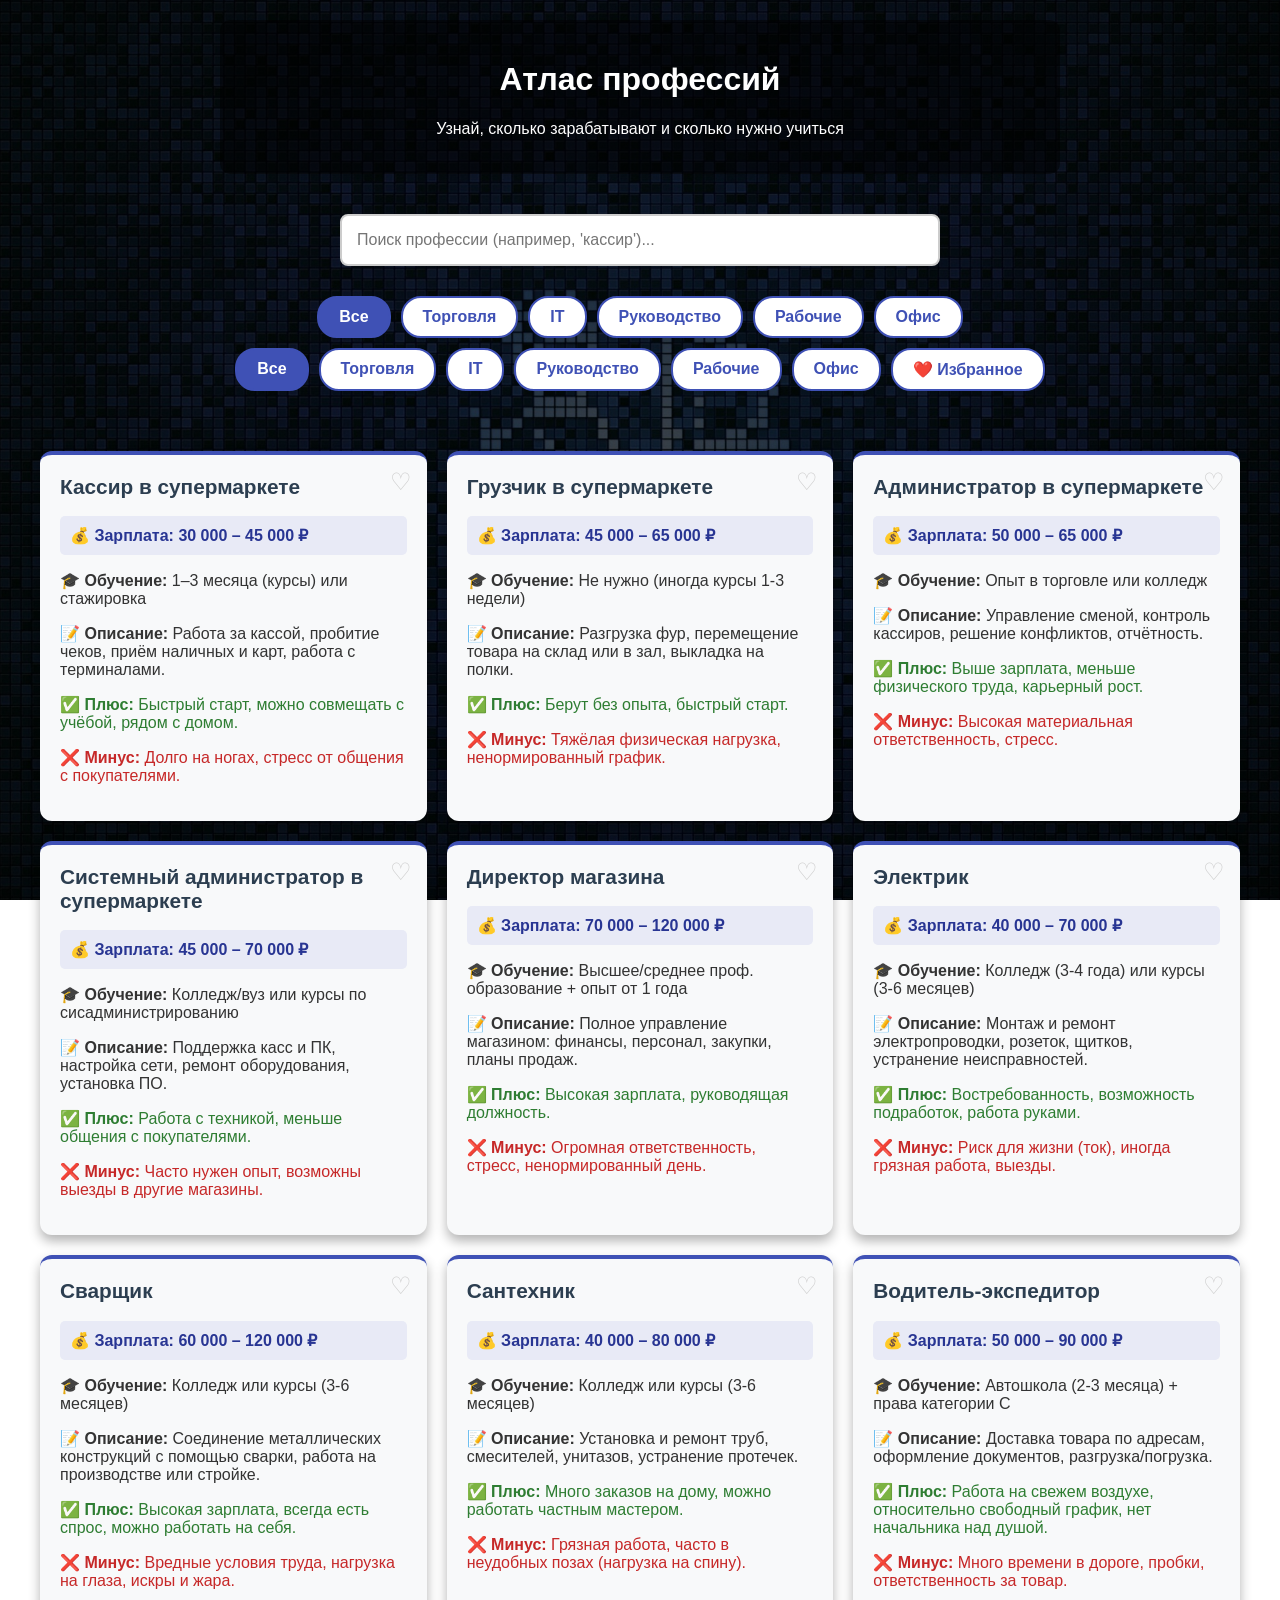
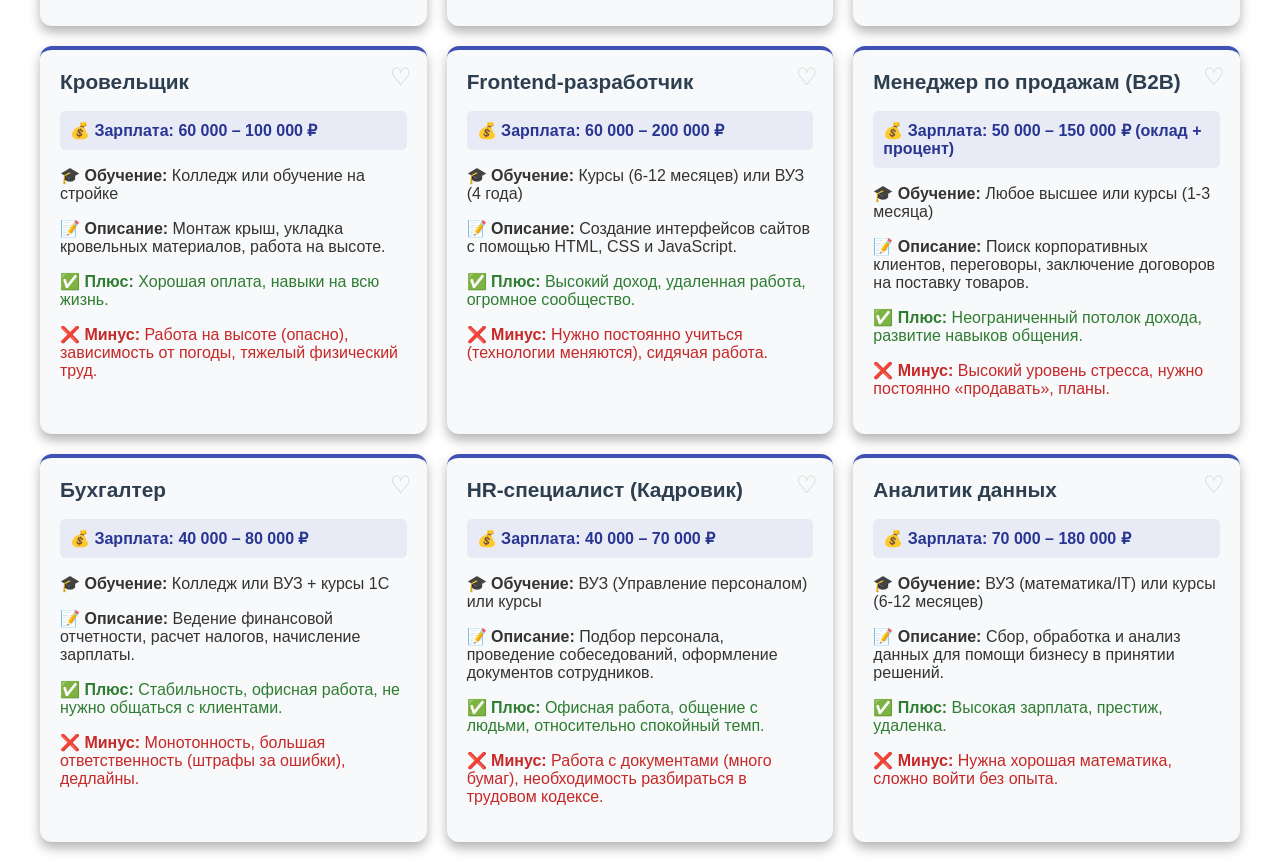
==== index.html @ 36eead05 "Update index.html" ====
<!DOCTYPE html>
<html lang="ru">
<head>
    <meta charset="UTF-8">
    <meta name="viewport" content="width=device-width, initial-scale=1.0">
    <title>Атлас профессий</title>
    <link rel="stylesheet" href="style.css">
</head>
<body>

    <header>
        <h1>Атлас профессий</h1>
        <p>Узнай, сколько зарабатывают и сколько нужно учиться</p>
    </header>

    <main>
        <!-- 1. Блок с поиском -->
        <div class="search-box">
            <input type="text" id="search-input" placeholder="Поиск профессии (например, 'кассир')...">
        </div>

        <!-- 2. Блок с кнопками-фильтрами (ТОЛЬКО 6 КНОПОК) -->
        <div class="filters">
            <button class="filter-btn active" data-category="Все">Все</button>
            <button class="filter-btn" data-category="Торговля">Торговля</button>
            <button class="filter-btn" data-category="IT">IT</button>
            <button class="filter-btn" data-category="Руководство">Руководство</button>
            <button class="filter-btn" data-category="Рабочие">Рабочие</button>
            <button class="filter-btn" data-category="Офис">Офис</button>
                    <div class="filters">
            <button class="filter-btn active" data-category="Все">Все</button>
            <button class="filter-btn" data-category="Торговля">Торговля</button>
            <button class="filter-btn" data-category="IT">IT</button>
            <button class="filter-btn" data-category="Руководство">Руководство</button>
            <button class="filter-btn" data-category="Рабочие">Рабочие</button>
            <button class="filter-btn" data-category="Офис">Офис</button>
            <!-- НОВАЯ КНОПКА -->
            <button class="filter-btn" id="show-favorites-btn">❤️ Избранное</button>
        </div>
        </div>

        <!-- 3. Блок, куда скрипт будет складывать карточки -->
        <div id="professions-list"></div>
    </main>

    <!-- Подключаем скрипт в самом конце -->
    <script src="script.js"></script>
</body>
</html>
---- style.css ----
body {
    font-family: Arial, sans-serif;
    margin: 0;
    padding: 20px;
    
    /* Фон с картинкой и затемнением */
    background-image: linear-gradient(rgba(0, 0, 0, 0.7), rgba(0, 0, 0, 0.7)), url('fon.jpg');
    background-size: cover;
    background-attachment: fixed;
    background-position: center;
    
    /* Основной текст белый (для шапки) */
    color: white; 
}

header {
    text-align: center;
    margin-bottom: 40px;
    background-color: rgba(0, 0, 0, 0.5);
    padding: 20px;
    border-radius: 10px;
    max-width: 800px;
    margin-left: auto;
    margin-right: auto;
}

/* Блок поиска */
.search-box {
    max-width: 600px;
    margin: 0 auto 30px auto;
}

#search-input {
    width: 100%;
    padding: 15px;
    font-size: 16px;
    border: 2px solid #ccc;
    border-radius: 8px;
    box-sizing: border-box;
    outline: none;
    transition: border-color 0.3s;
}

#search-input:focus {
    border-color: #3f51b5; /* Синяя рамка при клике */
}

/* Кнопки фильтров */
.filters {
    display: flex;
    justify-content: center;
    gap: 10px;
    margin-bottom: 30px;
    flex-wrap: wrap;
}

.filter-btn {
    padding: 10px 20px;
    font-size: 16px;
    border: 2px solid #3f51b5; /* Синяя рамка */
    background-color: white;
    color: #3f51b5;
    border-radius: 20px;
    cursor: pointer;
    transition: all 0.3s;
    font-weight: bold;
}

.filter-btn:hover {
    background-color: #e8eaf6; /* Светло-синий при наведении */
}

.filter-btn.active {
    background-color: #3f51b5; /* Заливаем синим */
    color: white;
}

/* Сетка для карточек */
#professions-list {
    display: grid;
    grid-template-columns: repeat(auto-fill, minmax(300px, 1fr));
    gap: 20px;
    max-width: 1200px;
    margin: 0 auto;
}

/* Сама карточка */
.card {
    background: #f8f9fa; /* Легкий сероватый оттенок */
    padding: 20px;
    border-radius: 12px;
    box-shadow: 0 6px 12px rgba(0,0,0,0.3); /* Тень посильнее */
    transition: transform 0.2s, box-shadow 0.2s;
    color: #333; /* Темный текст внутри карточки */
    border-top: 4px solid #3f51b5; /* Синяя полоска сверху карточки */
}

.card:hover {
    transform: translateY(-5px);
    box-shadow: 0 10px 20px rgba(0,0,0,0.4);
}

.card h2 {
    margin-top: 0;
    color: #2c3e50;
    font-size: 1.3em;
}

.salary {
    background-color: #e8eaf6; /* Светло-синий фон */
    color: #283593; /* Темно-синий текст */
    padding: 10px;
    border-radius: 5px;
    font-weight: bold;
}

.pros {
    color: #2e7d32;
}

.cons {
    color: #c62828;
}
.card {
    position: relative; 
}

.fav-btn {
    position: absolute;
    top: 15px;
    right: 15px;
    background: none;
    border: none;
    font-size: 24px;
    cursor: pointer;
    color: #ccc; 
    transition: transform 0.2s;
    padding: 0;
    line-height: 1;
}

.fav-btn:hover {
    transform: scale(1.2);
}

.fav-btn.active {
    color: #e91e63; 
}
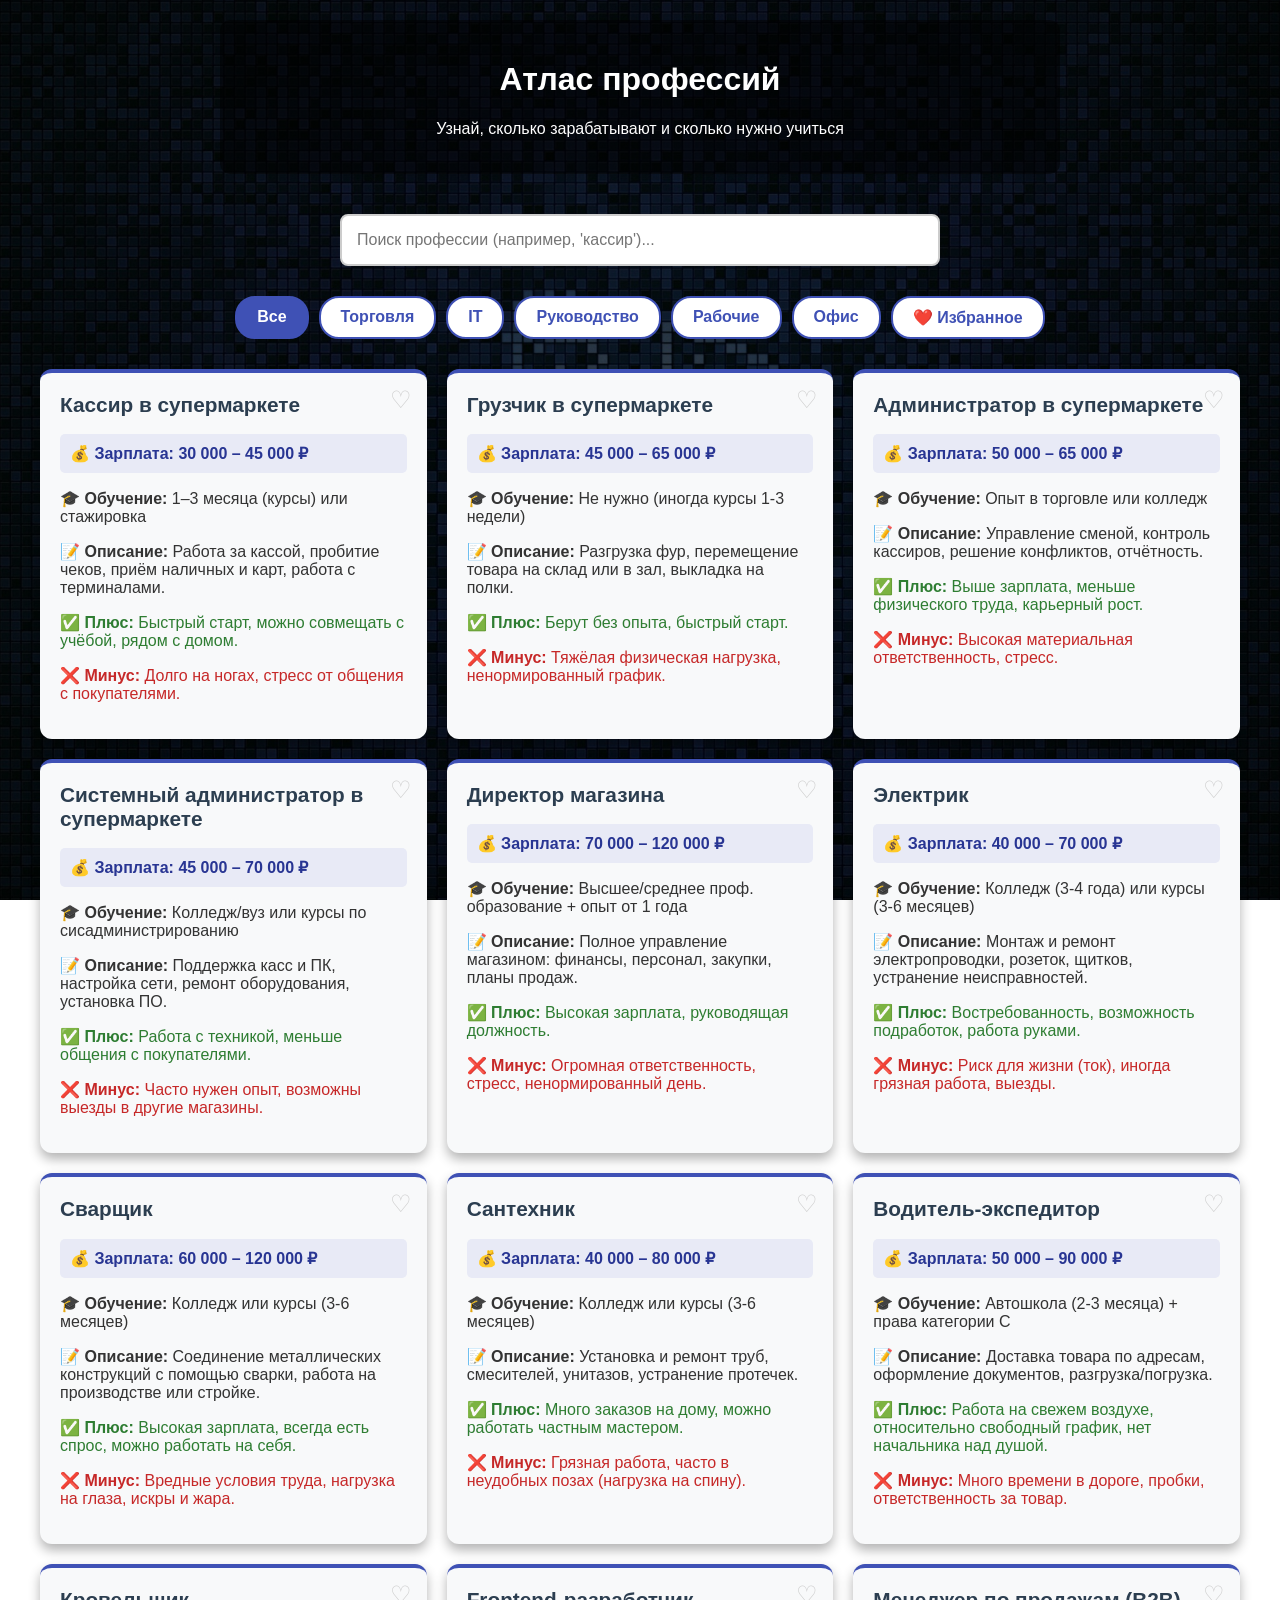
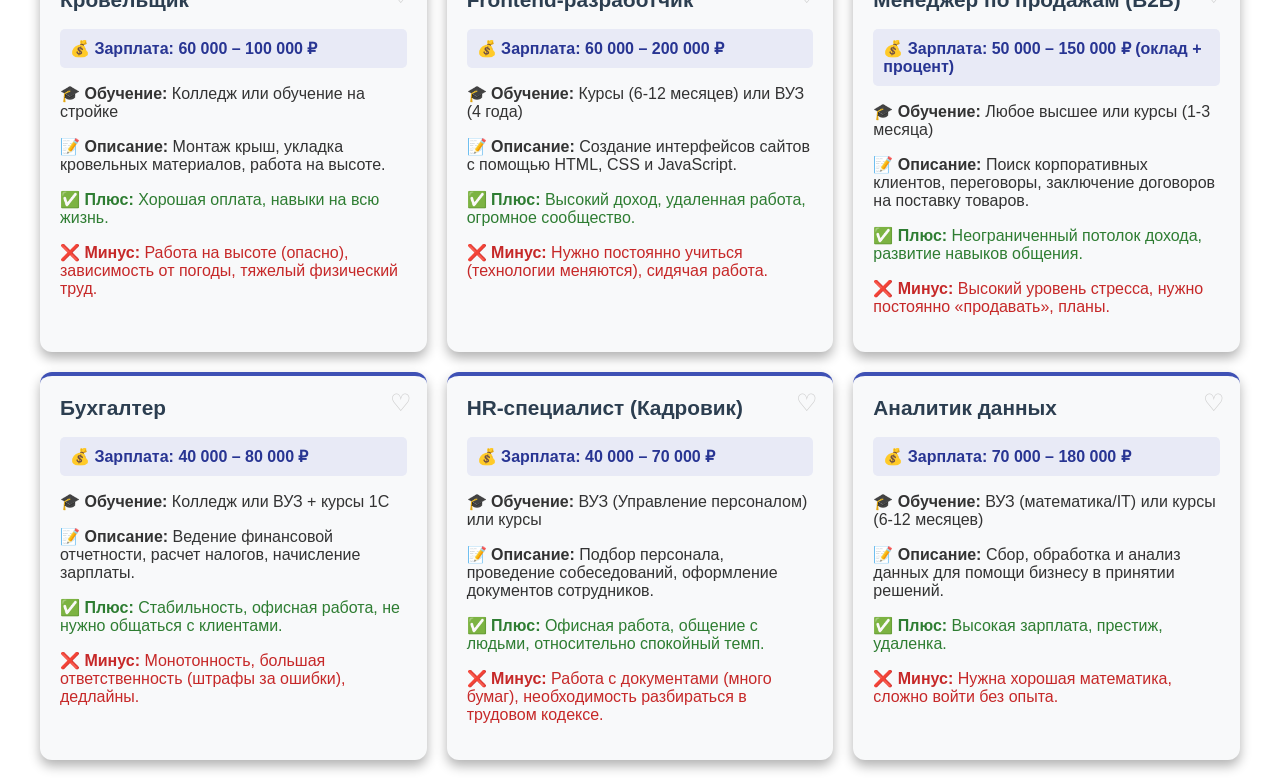
==== commit 85a0591a: "Update index.html" ====
--- a/index.html
+++ b/index.html
@@ -19,7 +19,7 @@
             <input type="text" id="search-input" placeholder="Поиск профессии (например, 'кассир')...">
         </div>
 
-        <!-- 2. Блок с кнопками-фильтрами (ТОЛЬКО 6 КНОПОК) -->
+        <!-- 2. Блок с кнопками-фильтрами (ТОЛЬКО ОДИН РАЗ!) -->
         <div class="filters">
             <button class="filter-btn active" data-category="Все">Все</button>
             <button class="filter-btn" data-category="Торговля">Торговля</button>
@@ -27,16 +27,9 @@
             <button class="filter-btn" data-category="Руководство">Руководство</button>
             <button class="filter-btn" data-category="Рабочие">Рабочие</button>
             <button class="filter-btn" data-category="Офис">Офис</button>
-                    <div class="filters">
-            <button class="filter-btn active" data-category="Все">Все</button>
-            <button class="filter-btn" data-category="Торговля">Торговля</button>
-            <button class="filter-btn" data-category="IT">IT</button>
-            <button class="filter-btn" data-category="Руководство">Руководство</button>
-            <button class="filter-btn" data-category="Рабочие">Рабочие</button>
-            <button class="filter-btn" data-category="Офис">Офис</button>
-            <!-- НОВАЯ КНОПКА -->
+            
+            <!-- НОВАЯ КНОПКА ИЗБРАННОГО -->
             <button class="filter-btn" id="show-favorites-btn">❤️ Избранное</button>
-        </div>
         </div>
 
         <!-- 3. Блок, куда скрипт будет складывать карточки -->
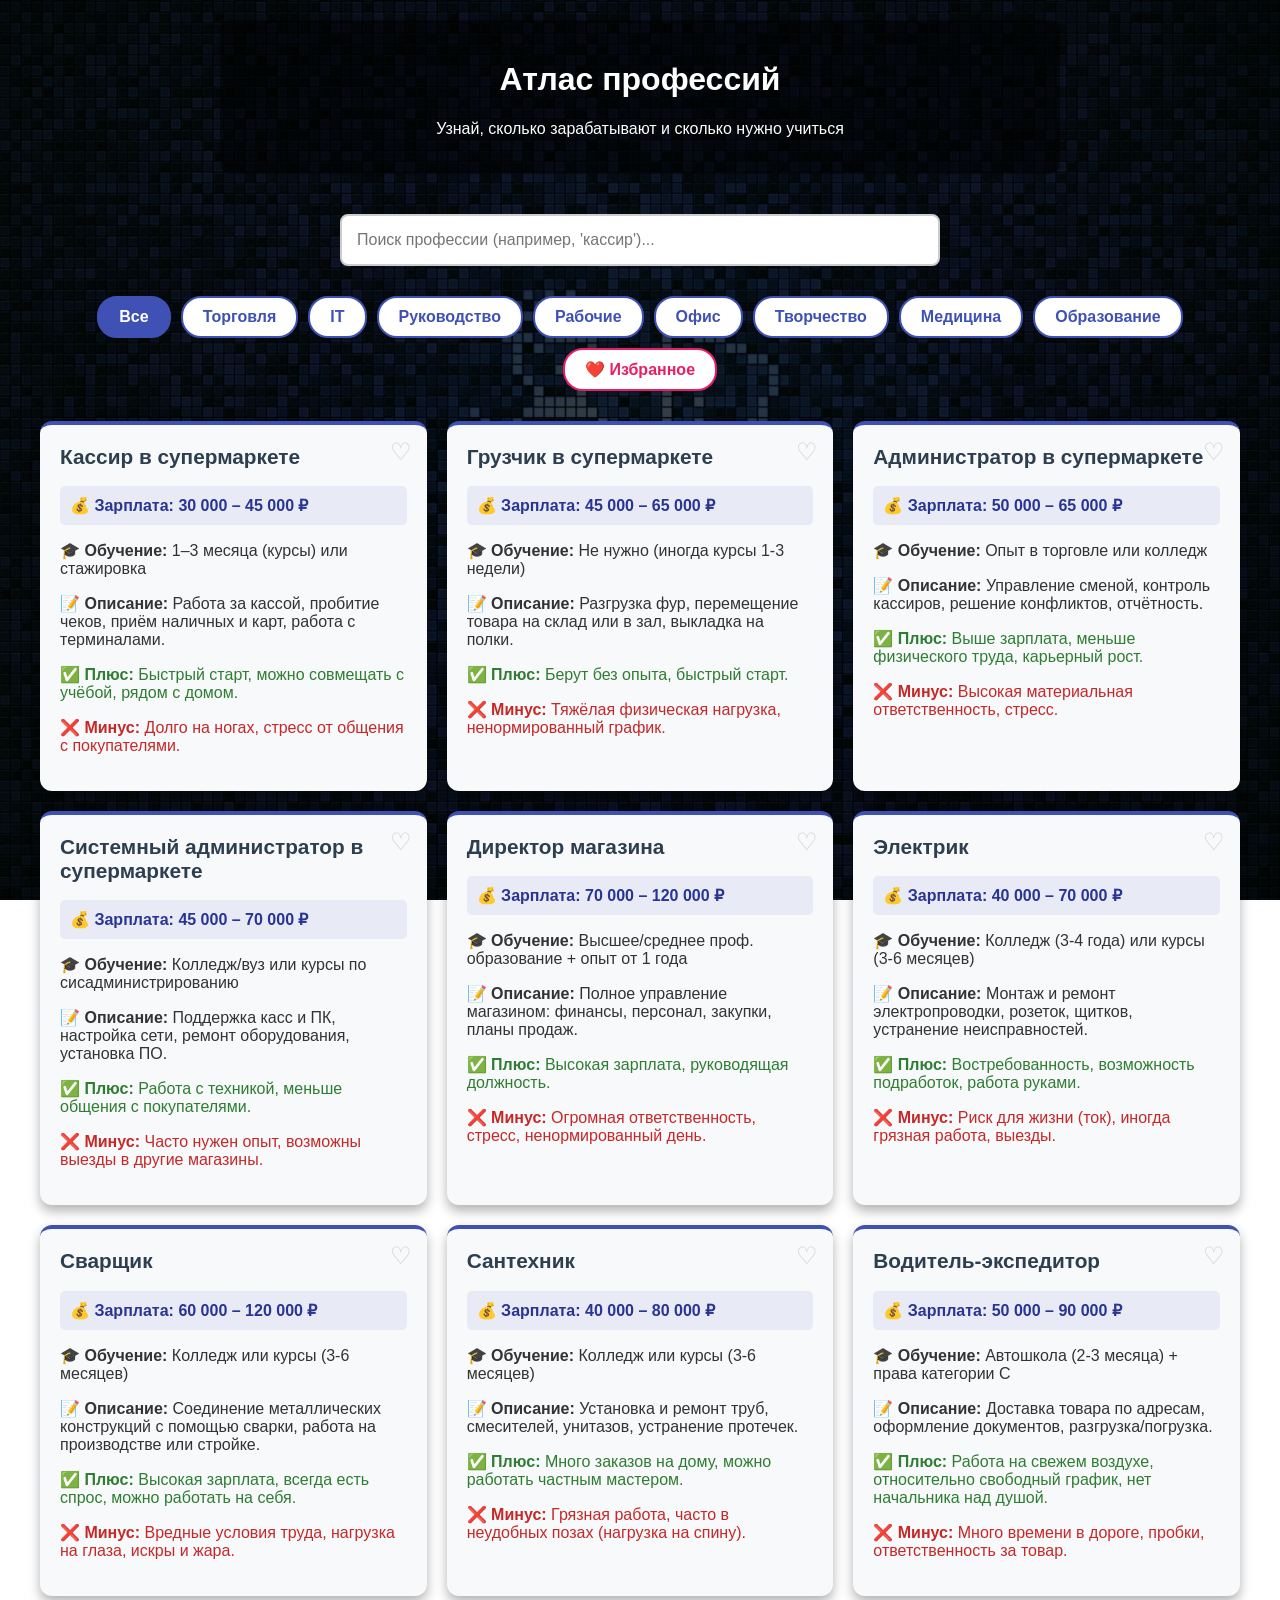
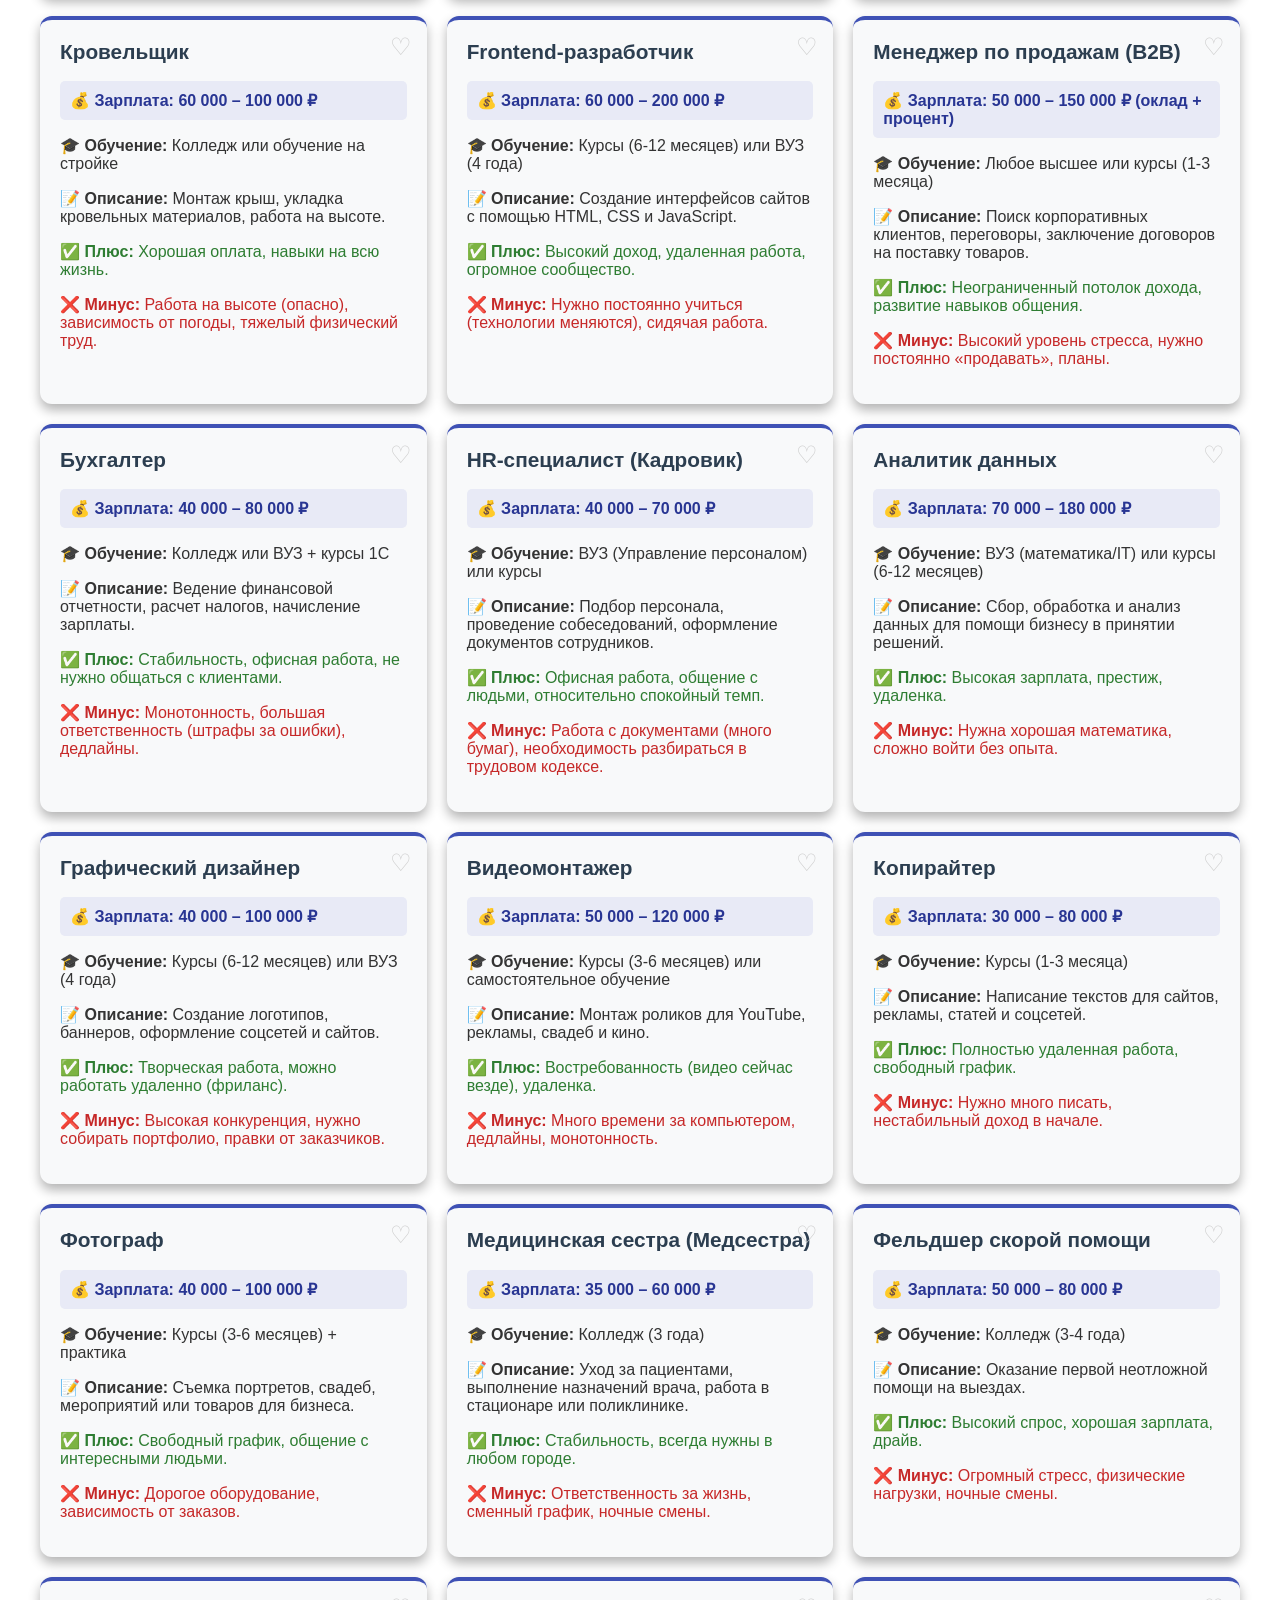
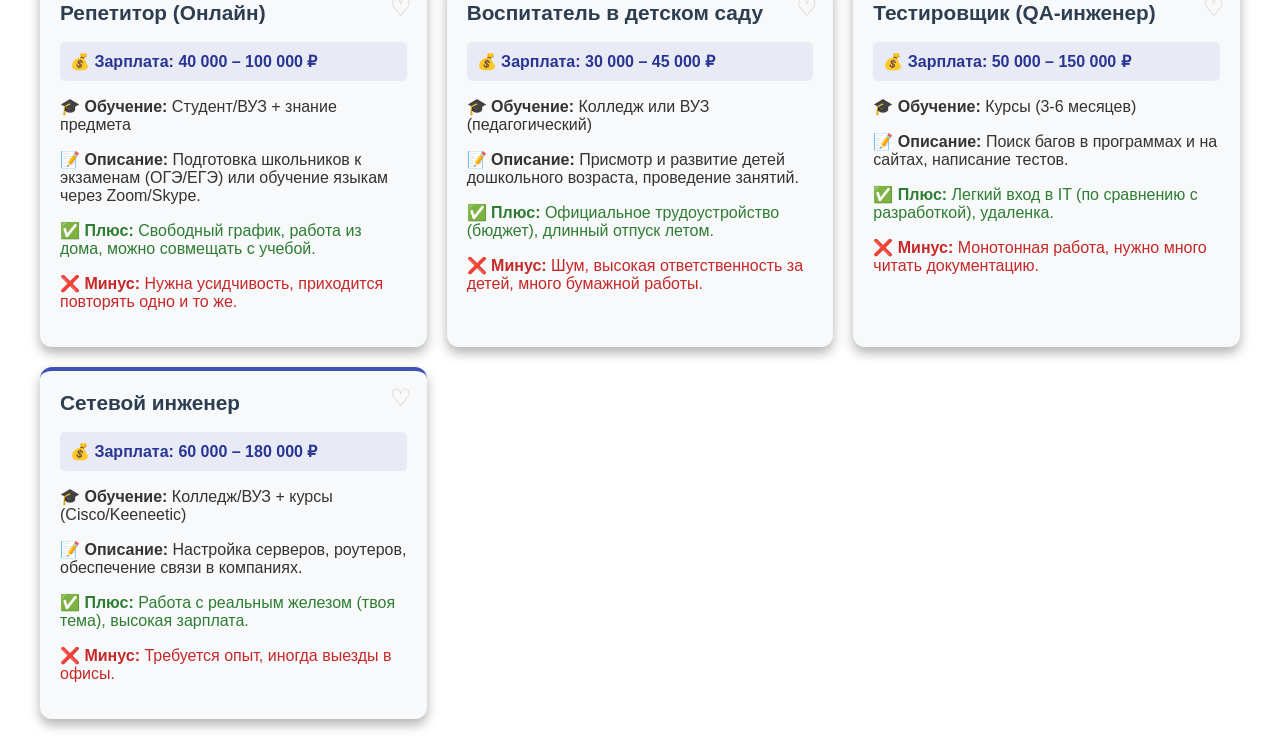
==== commit 1d724089: "Update index.html" ====
--- a/index.html
+++ b/index.html
@@ -19,7 +19,7 @@
             <input type="text" id="search-input" placeholder="Поиск профессии (например, 'кассир')...">
         </div>
 
-        <!-- 2. Блок с кнопками-фильтрами (ТОЛЬКО ОДИН РАЗ!) -->
+        <!-- 2. Блок с кнопками-фильтрами -->
         <div class="filters">
             <button class="filter-btn active" data-category="Все">Все</button>
             <button class="filter-btn" data-category="Торговля">Торговля</button>
@@ -28,7 +28,12 @@
             <button class="filter-btn" data-category="Рабочие">Рабочие</button>
             <button class="filter-btn" data-category="Офис">Офис</button>
             
-            <!-- НОВАЯ КНОПКА ИЗБРАННОГО -->
+            <!-- НОВЫЕ КАТЕГОРИИ -->
+            <button class="filter-btn" data-category="Творчество">Творчество</button>
+            <button class="filter-btn" data-category="Медицина">Медицина</button>
+            <button class="filter-btn" data-category="Образование">Образование</button>
+
+            <!-- КНОПКА ИЗБРАННОГО (ТОЛЬКО ОДИН РАЗ) -->
             <button class="filter-btn" id="show-favorites-btn">❤️ Избранное</button>
         </div>
 
--- a/style.css
+++ b/style.css
@@ -146,3 +146,16 @@
 .fav-btn.active {
     color: #e91e63; 
 }
+#show-favorites-btn {
+    border-color: #e91e63;
+    color: #e91e63;
+}
+
+#show-favorites-btn:hover {
+    background-color: #fce4ec;
+}
+
+#show-favorites-btn.active {
+    background-color: #e91e63;
+    color: white;
+}
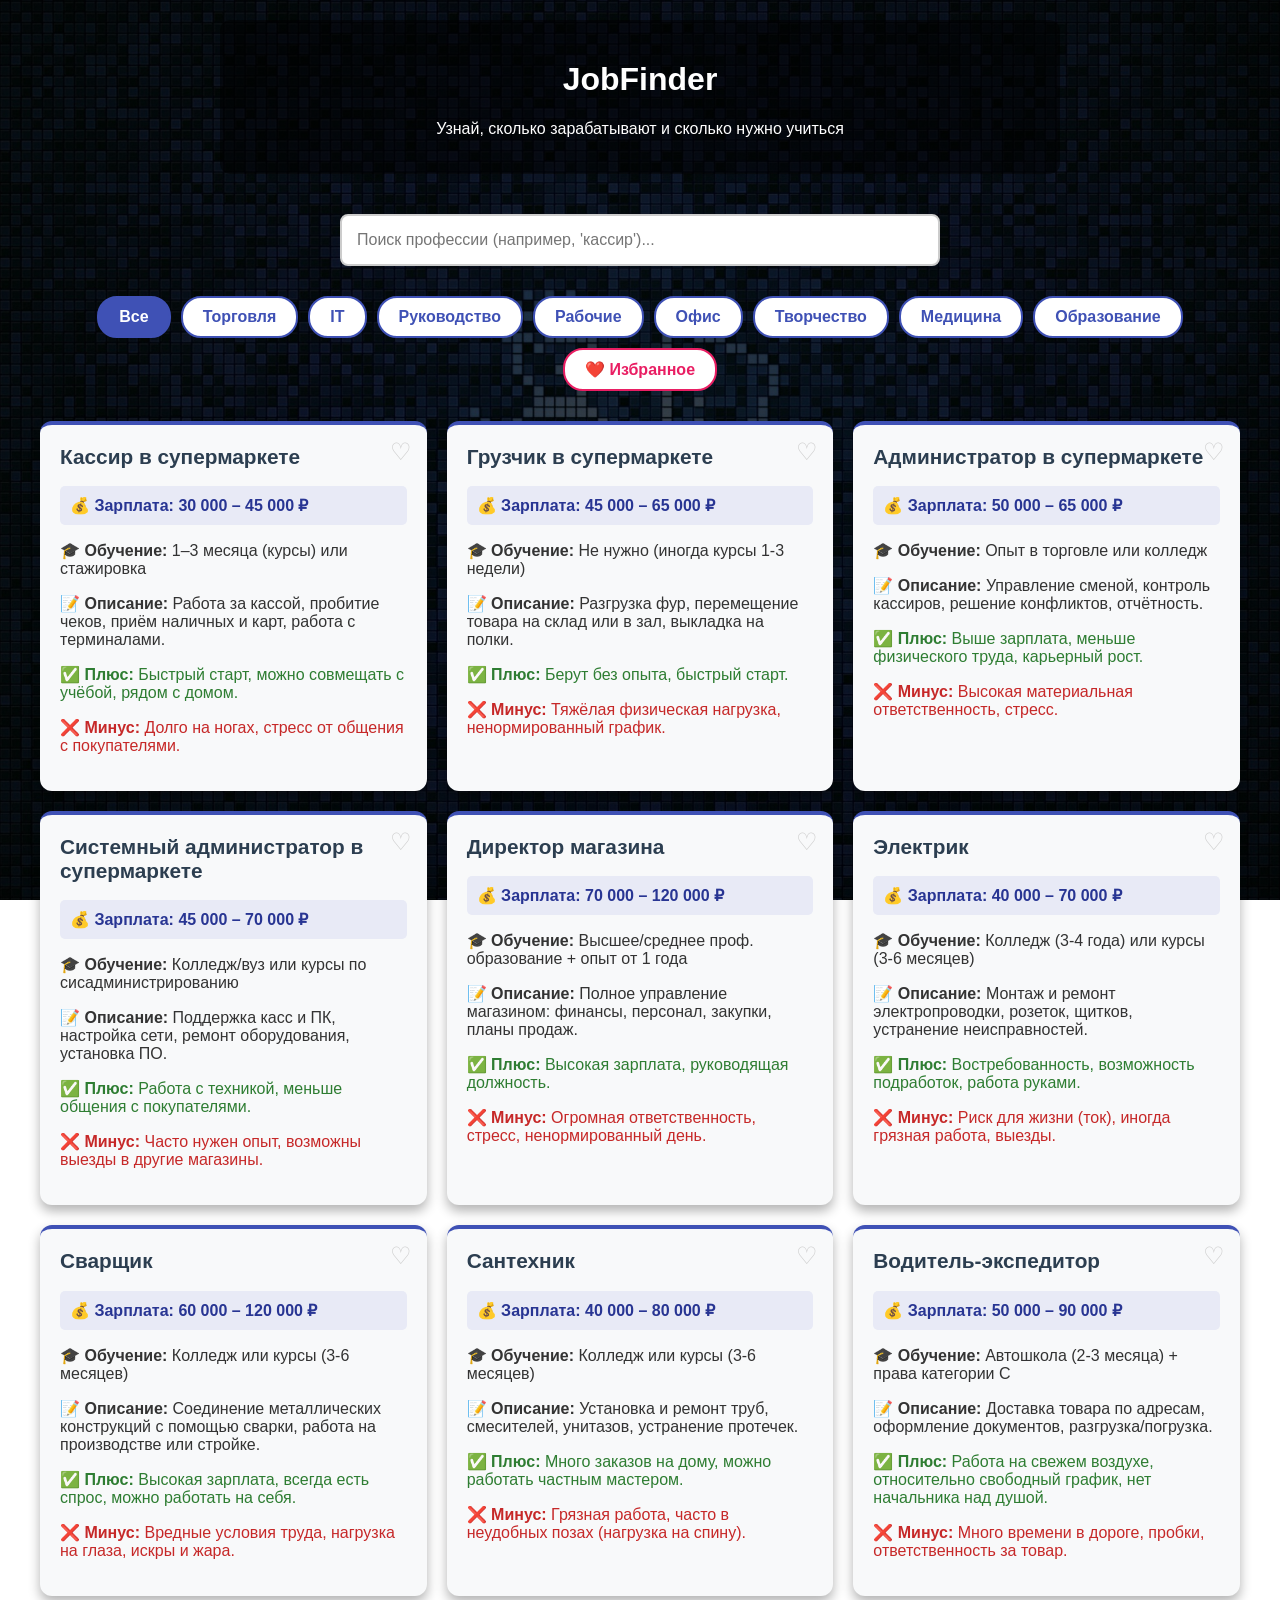
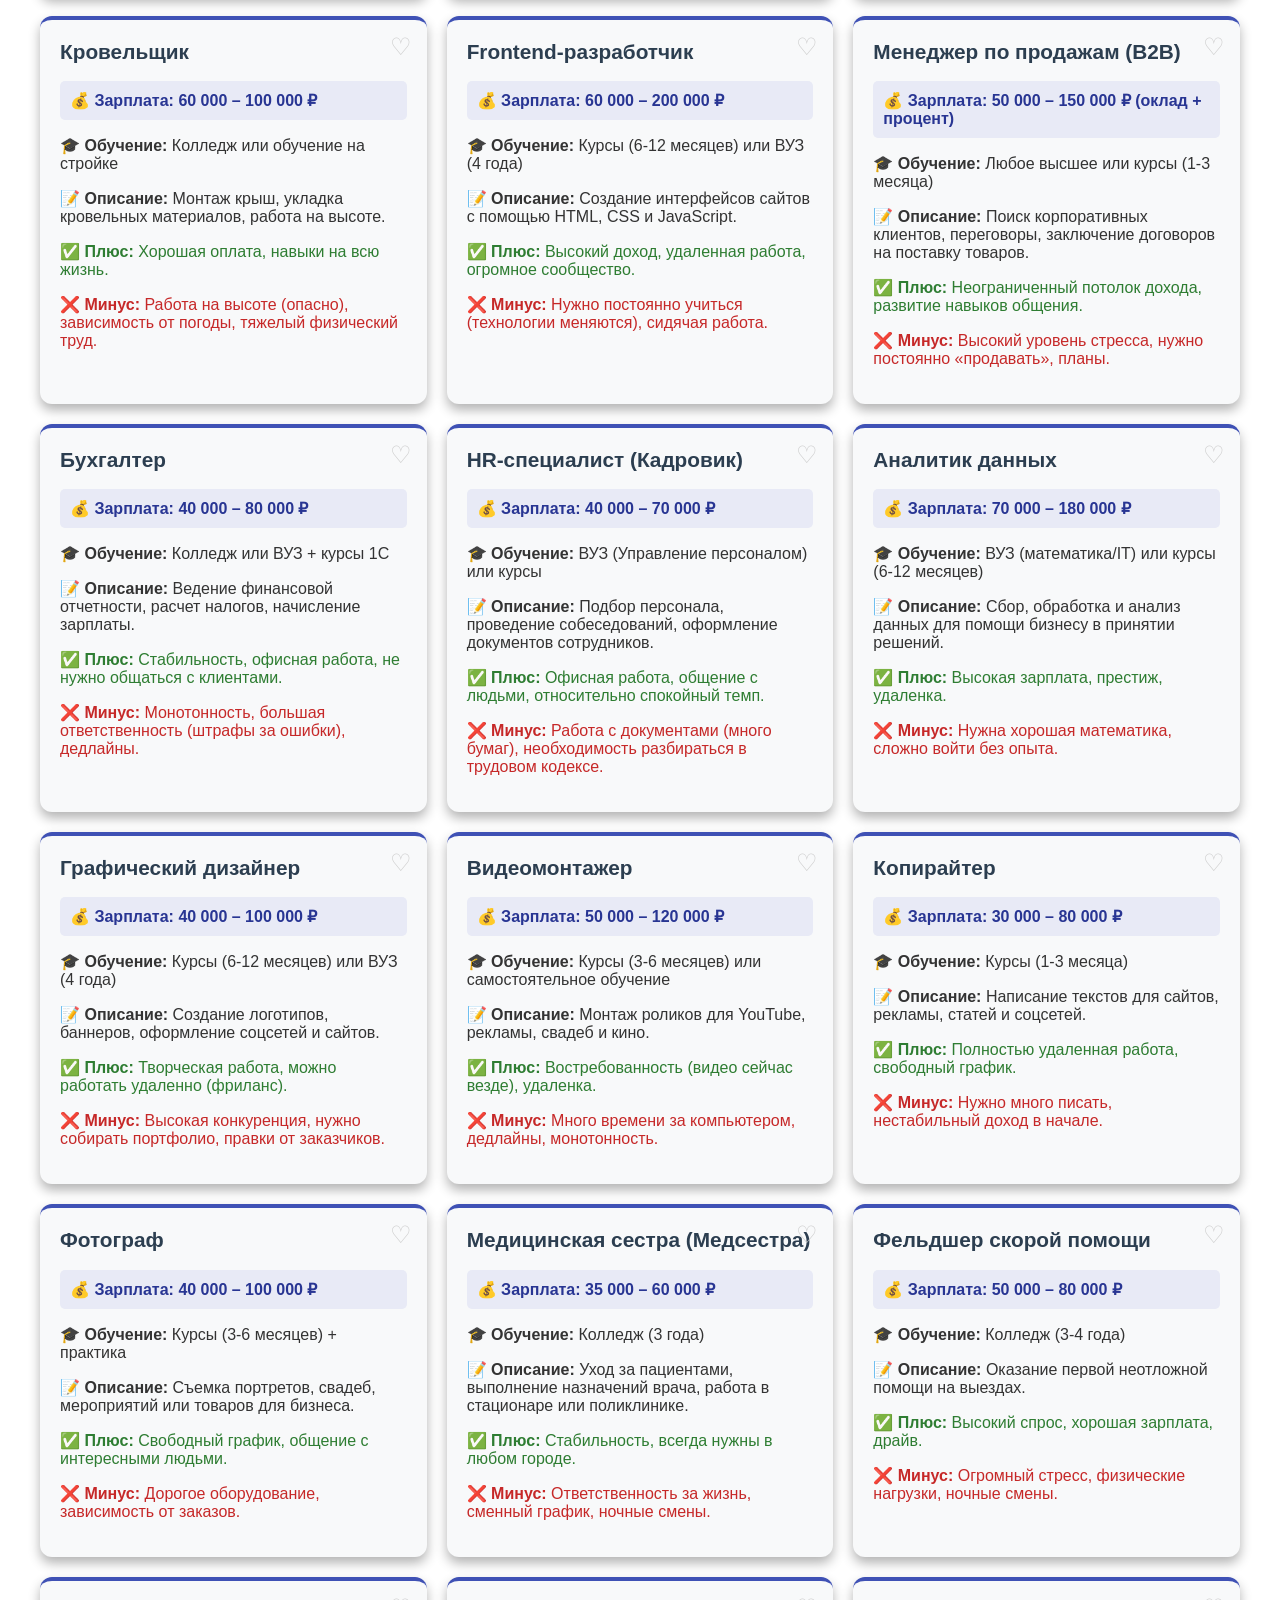
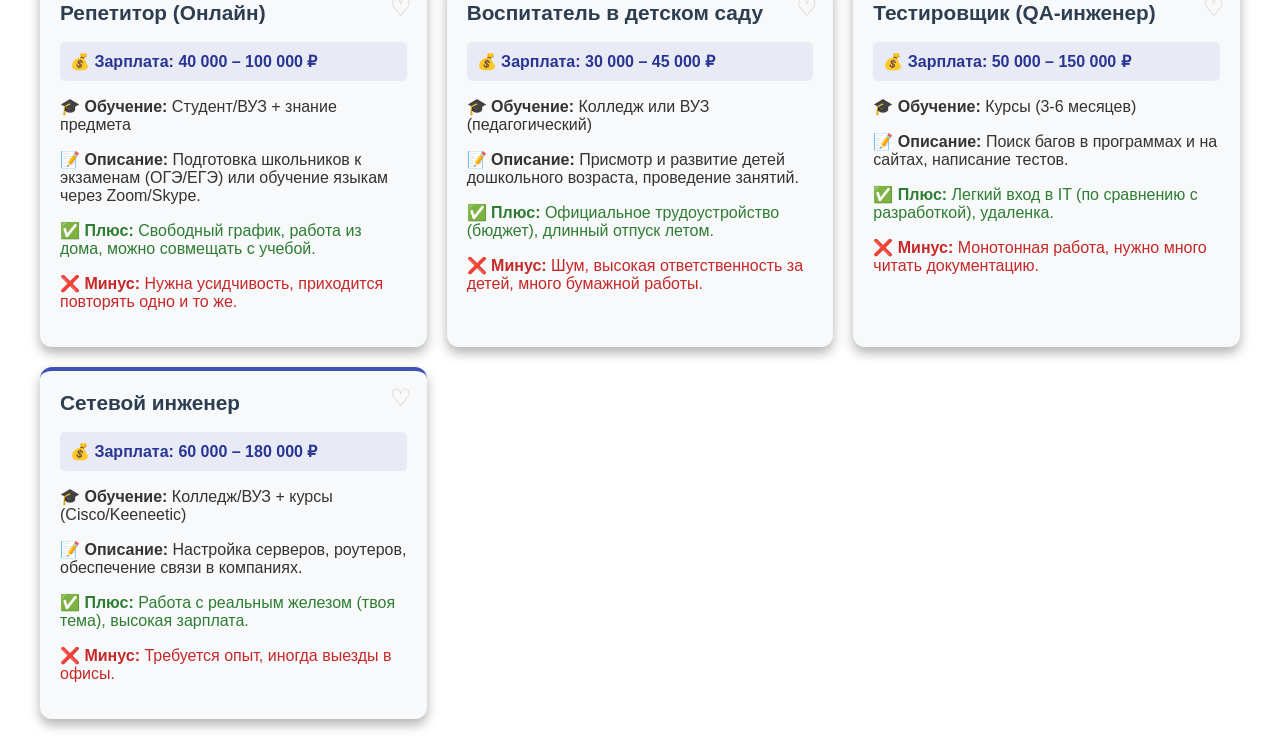
==== commit d5080f5e: "Update index.html" ====
--- a/index.html
+++ b/index.html
@@ -5,11 +5,12 @@
     <meta name="viewport" content="width=device-width, initial-scale=1.0">
     <title>Атлас профессий</title>
     <link rel="stylesheet" href="style.css">
+    <meta name="yandex-verification" content="fec83d8bb80ba7f1" />
 </head>
 <body>
 
     <header>
-        <h1>Атлас профессий</h1>
+        <h1>JobFinder</h1>
         <p>Узнай, сколько зарабатывают и сколько нужно учиться</p>
     </header>
 
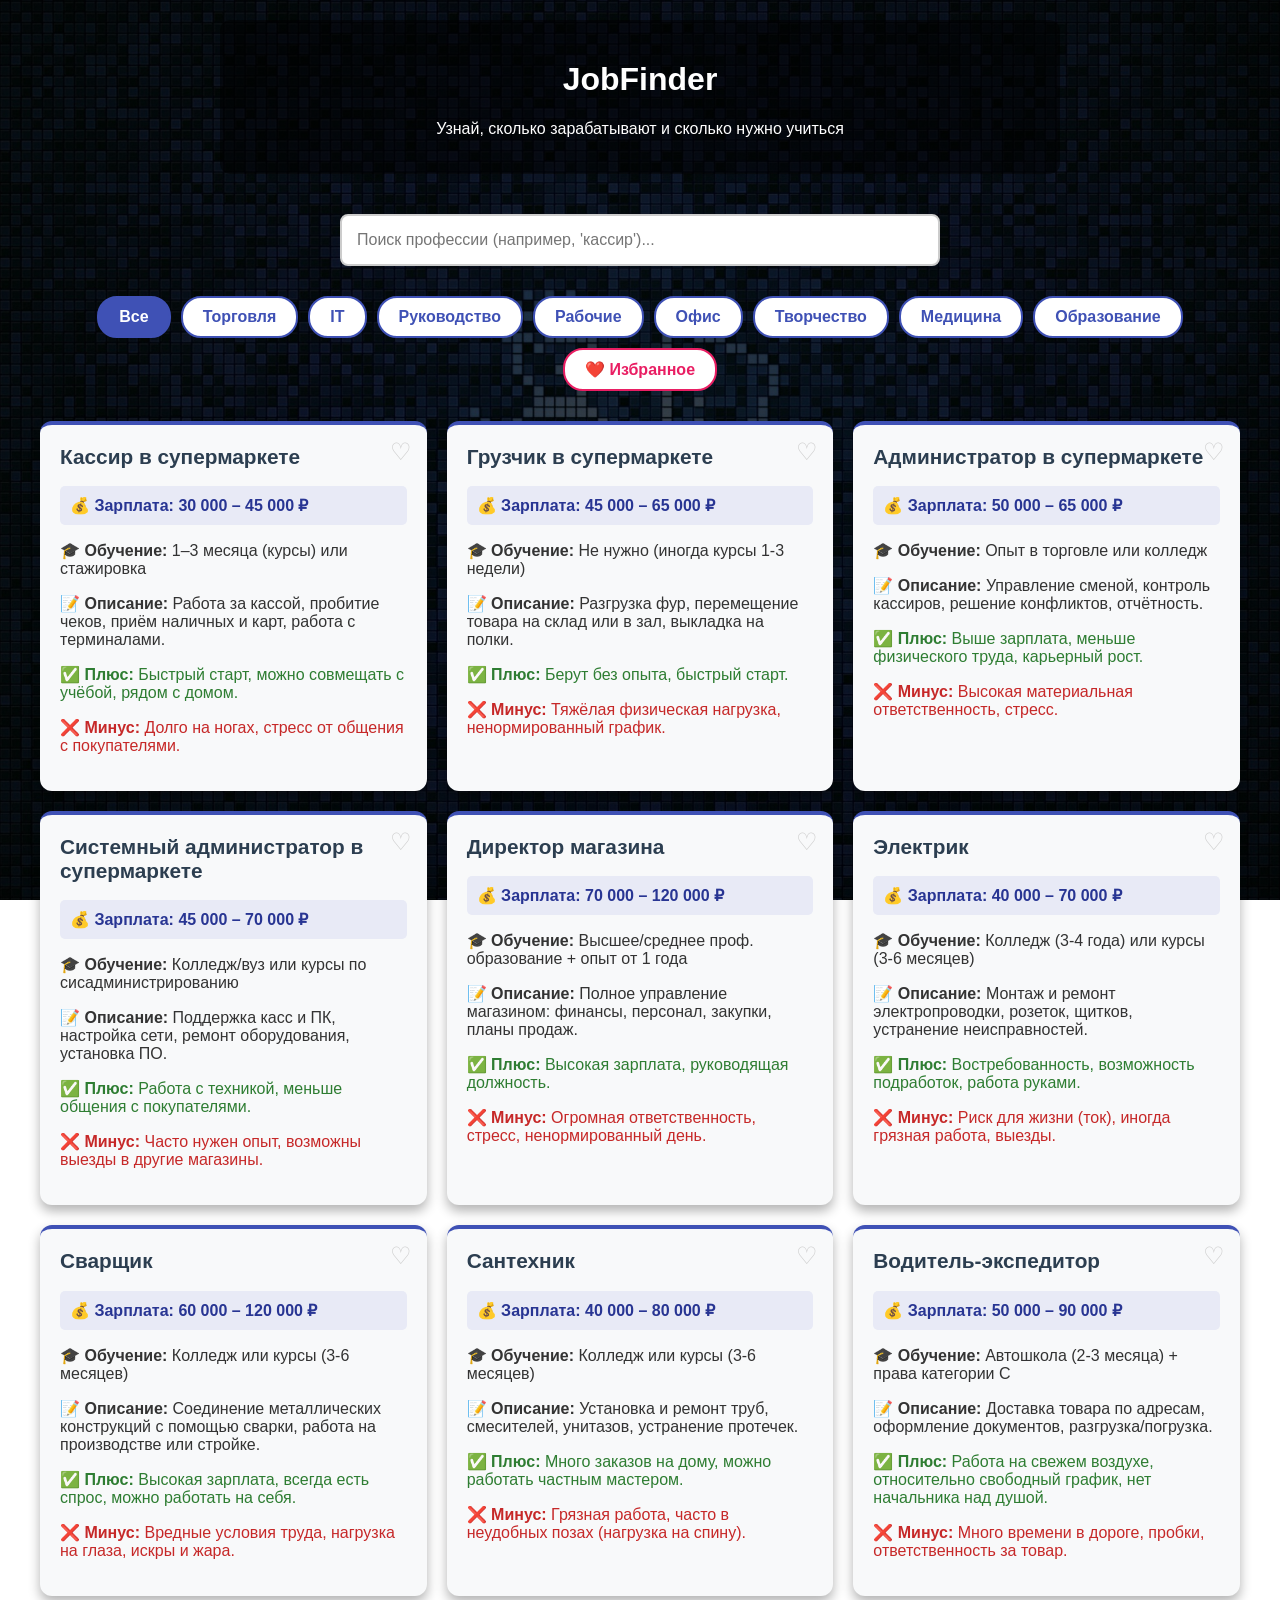
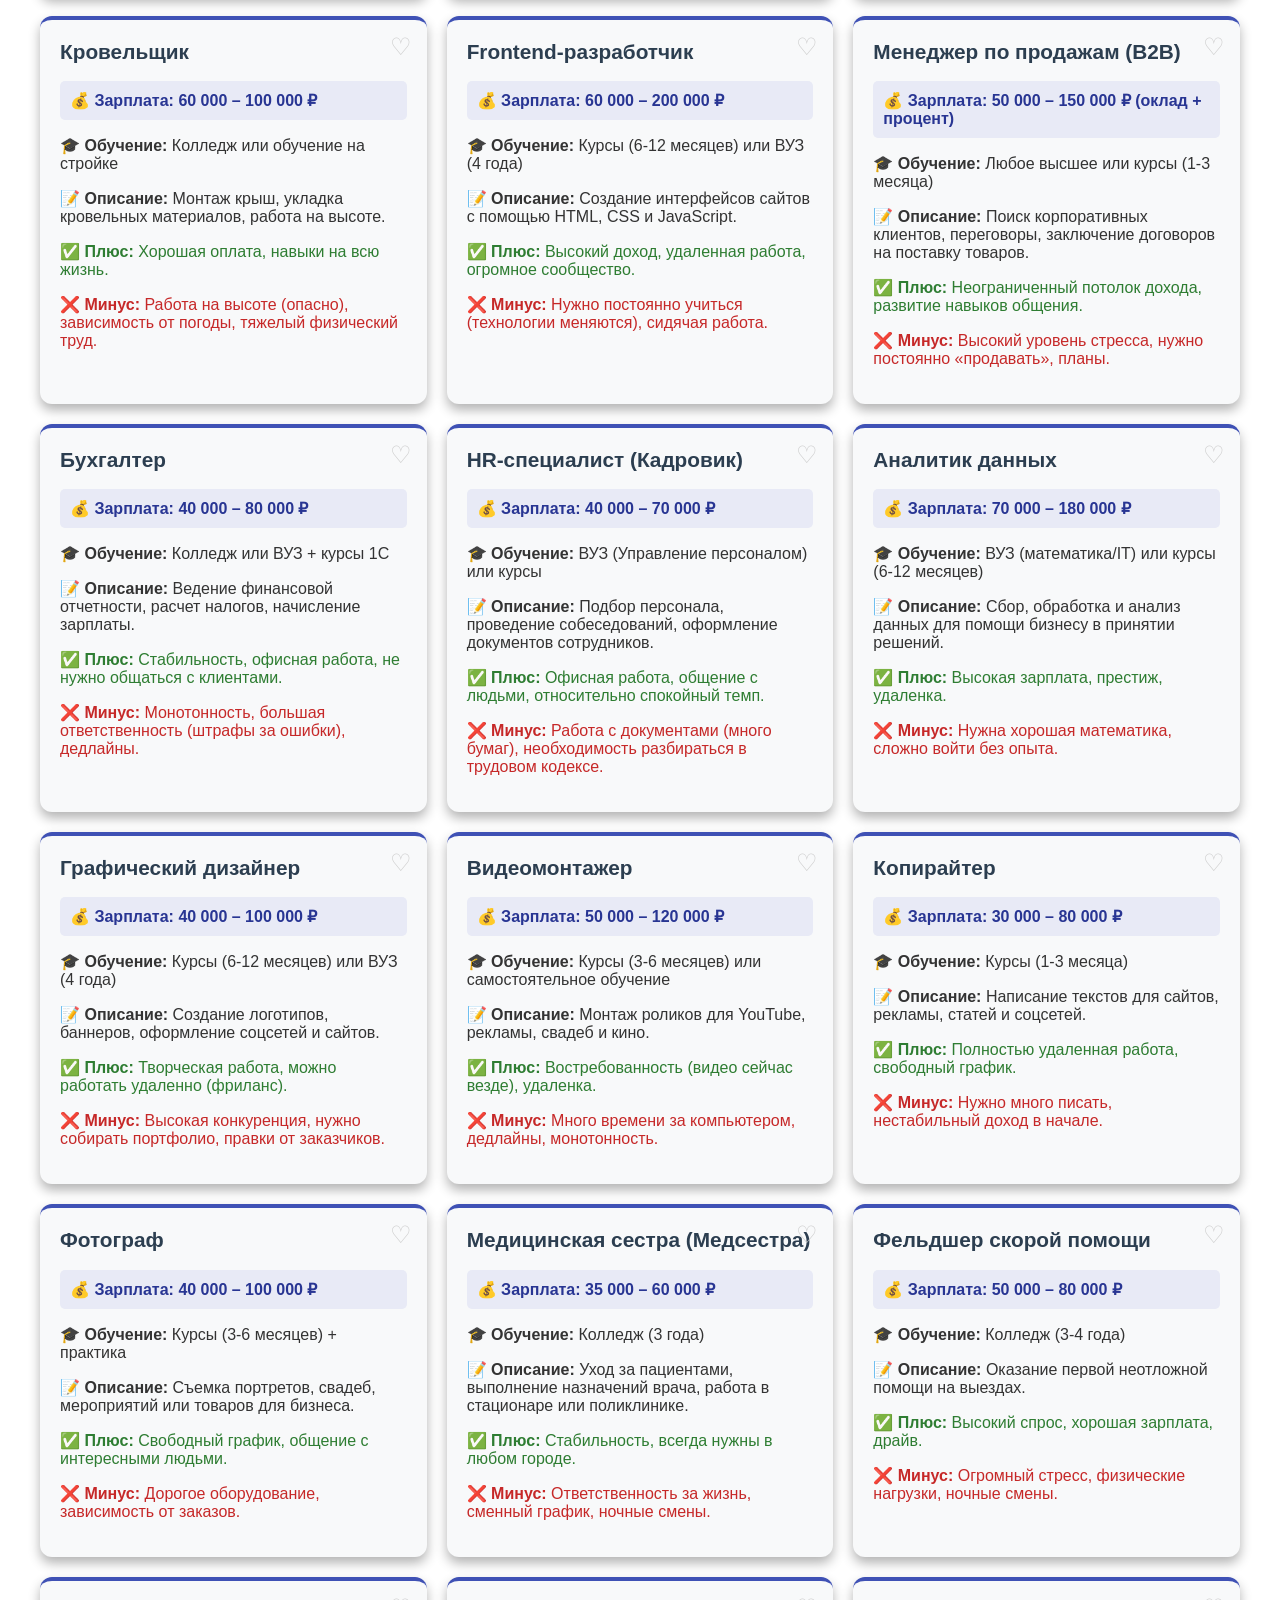
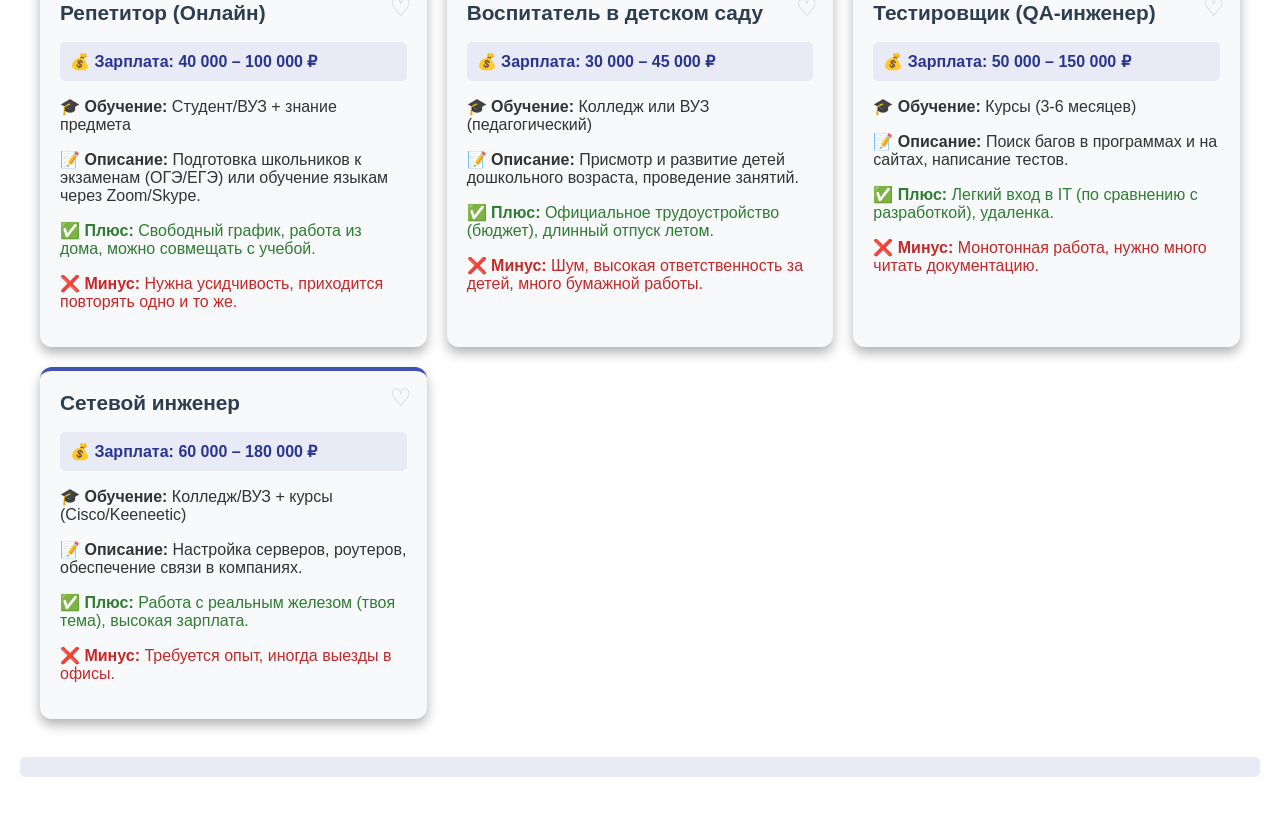
==== commit dab9a27c: "Update index.html" ====
--- a/index.html
+++ b/index.html
@@ -40,6 +40,18 @@
 
         <!-- 3. Блок, куда скрипт будет складывать карточки -->
         <div id="professions-list"></div>
+                <!-- Модальное окно -->
+        <div id="modal" class="modal">
+            <div class="modal-content">
+                <span id="close-modal">&times;</span>
+                <h2 id="modal-title"></h2>
+                <p id="modal-salary" class="salary"></p>
+                <p id="modal-education"></p>
+                <p id="modal-description"></p>
+                <p id="modal-pros" class="pros"></p>
+                <p id="modal-cons" class="cons"></p>
+            </div>
+        </div>
     </main>
 
     <!-- Подключаем скрипт в самом конце -->
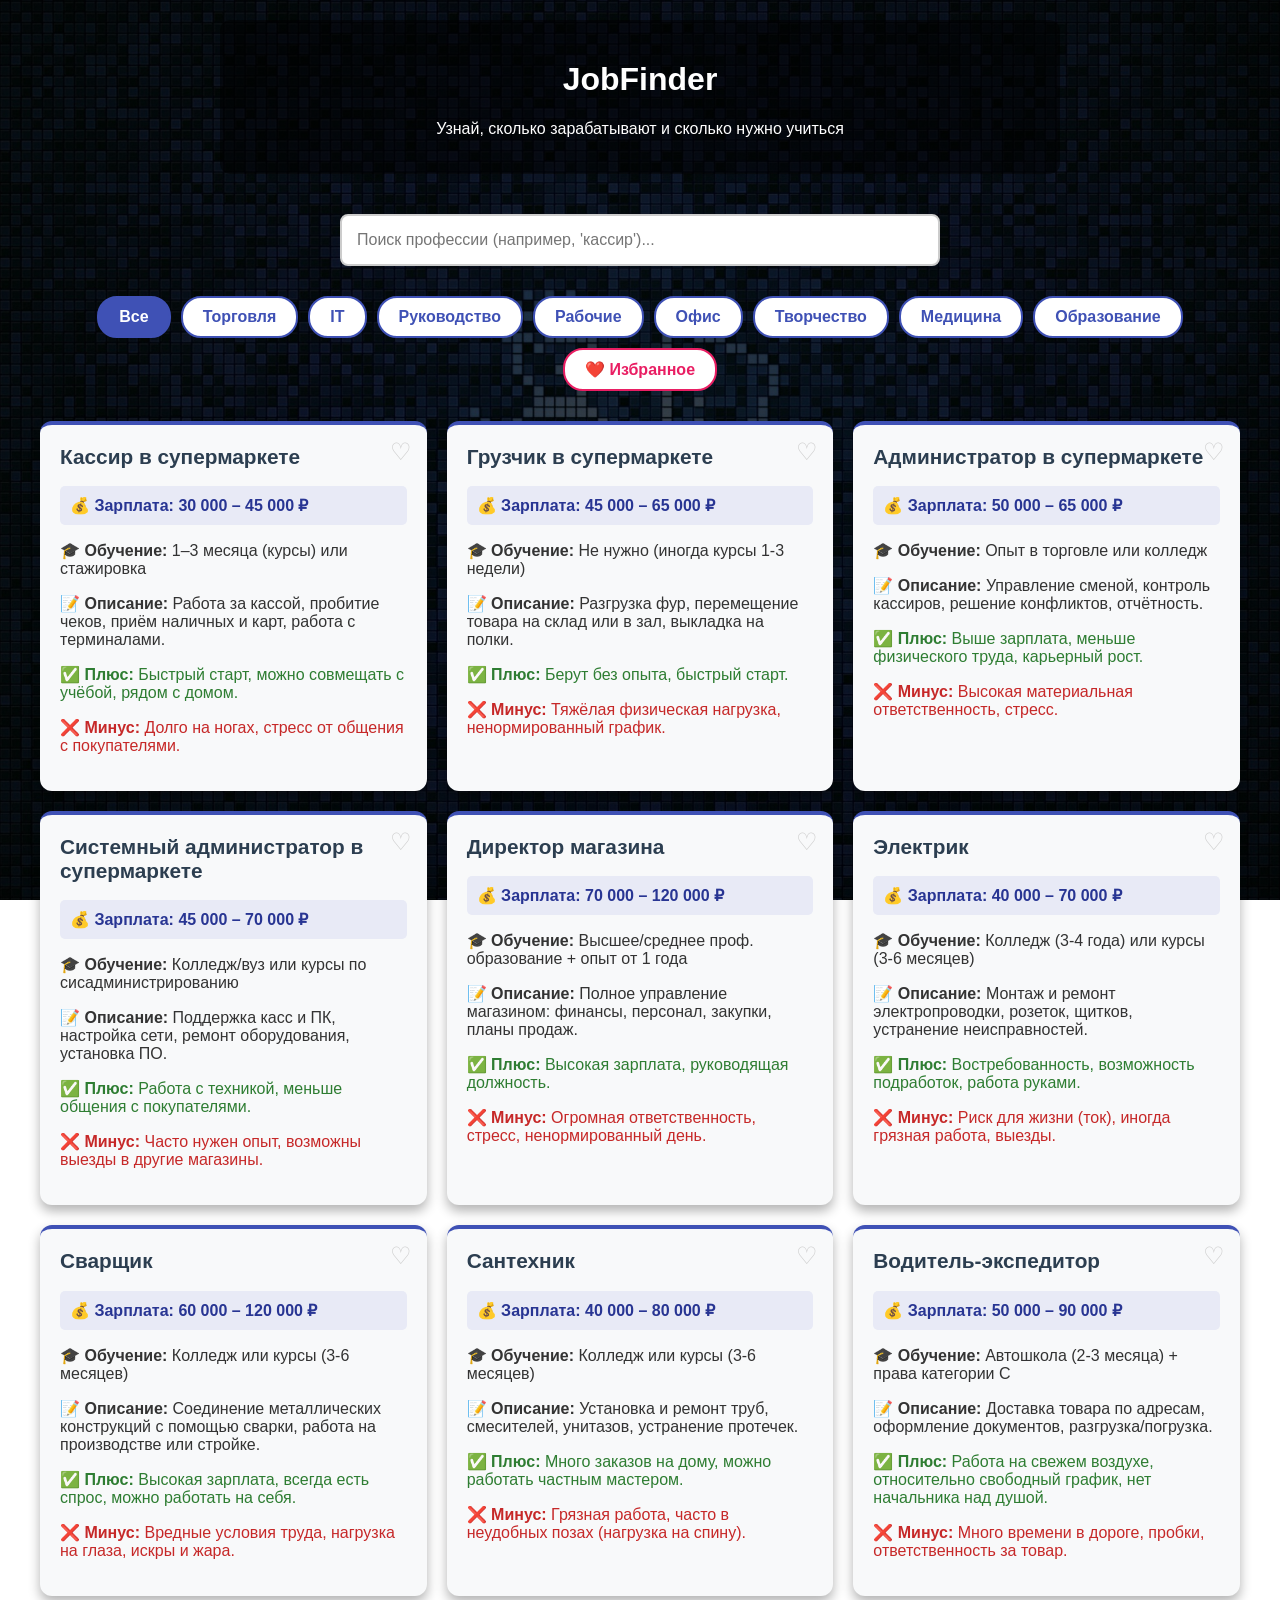
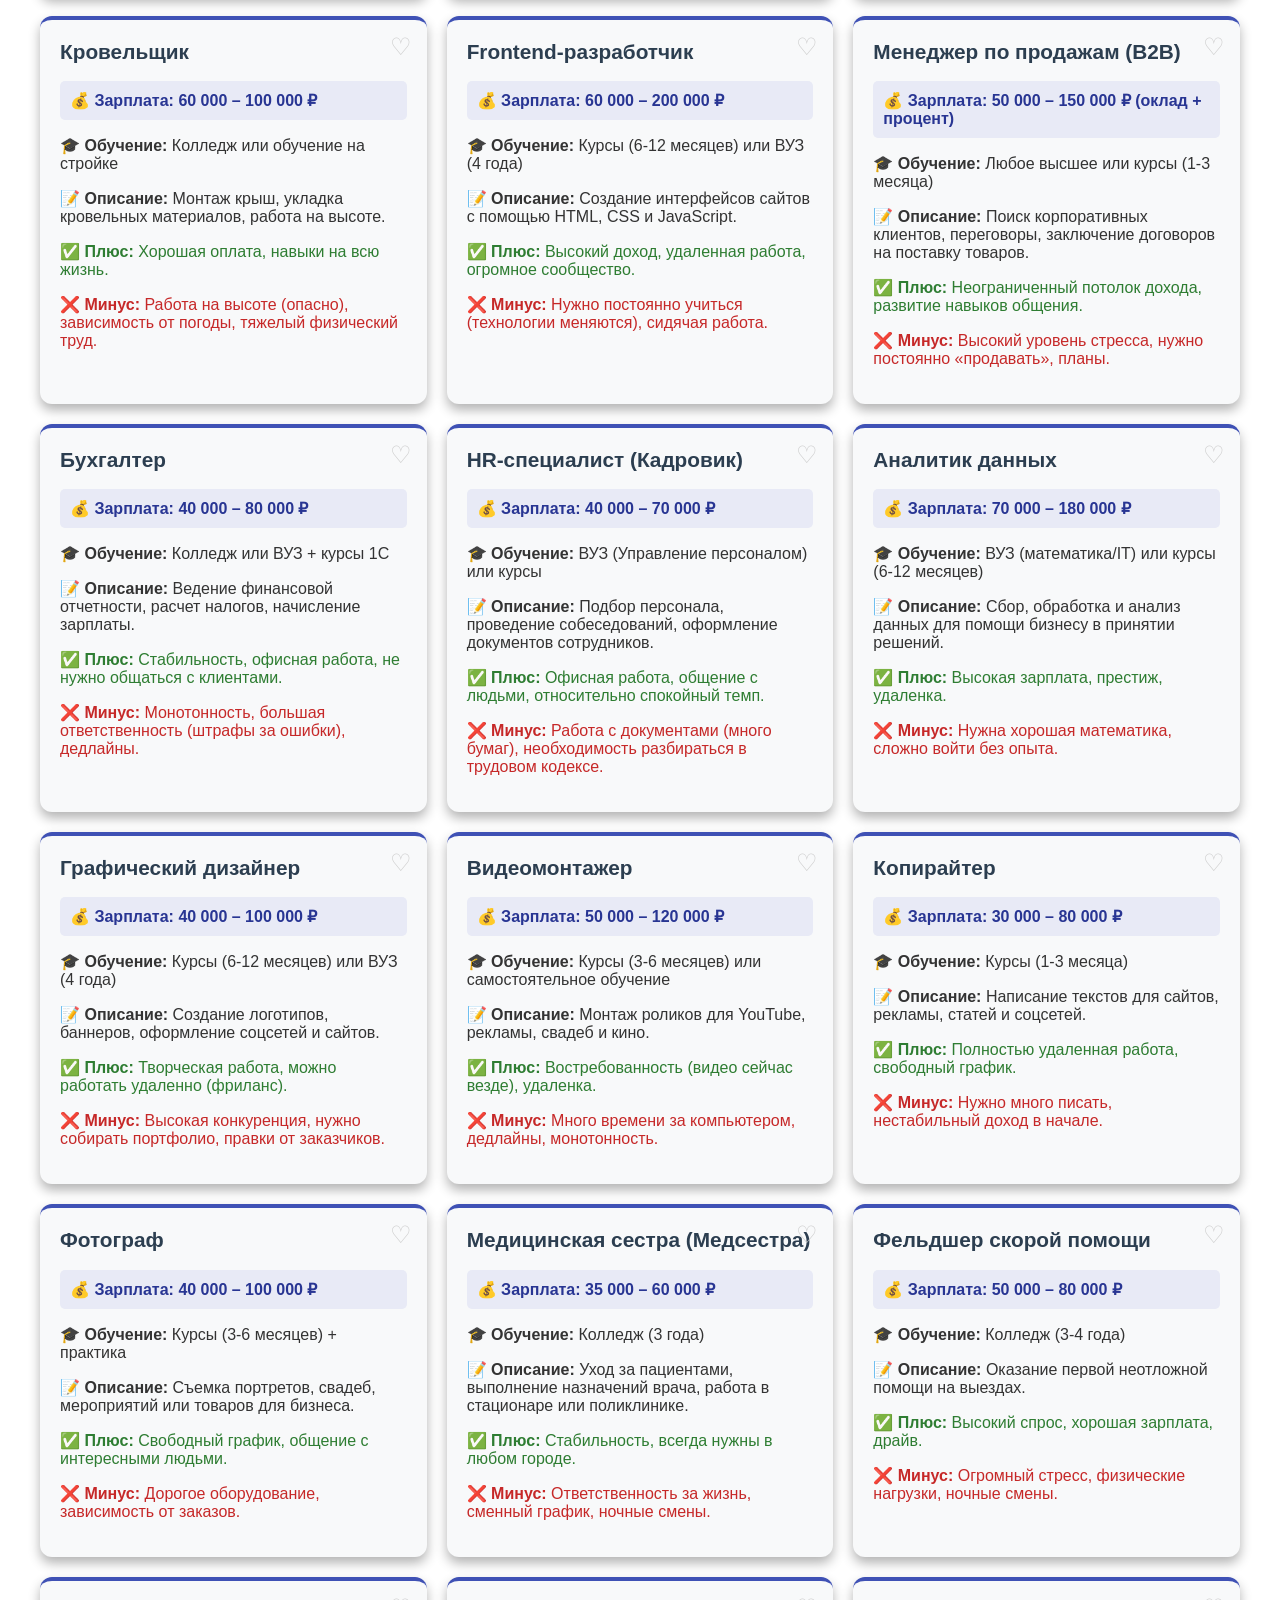
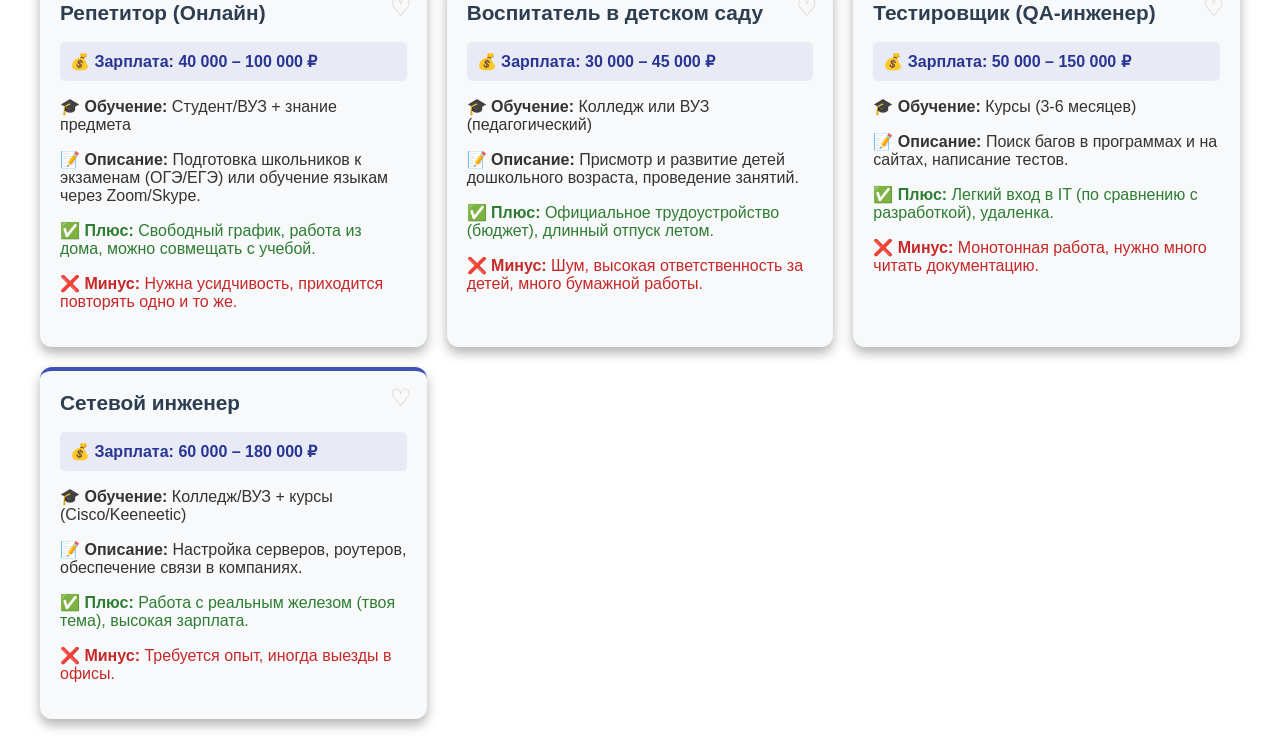
==== commit 9ef04f65: "Update index.html" ====
--- a/index.html
+++ b/index.html
@@ -6,6 +6,14 @@
     <title>Атлас профессий</title>
     <link rel="stylesheet" href="style.css">
     <meta name="yandex-verification" content="fec83d8bb80ba7f1" />
+        <!-- Описание для Google -->
+    <meta name="description" content="JobFinder — удобный атлас профессий. Узнай, сколько зарабатывают, сколько нужно учиться и какие есть плюсы и минусы у разных специальностей.">
+    
+    <!-- Open Graph для красивых ссылок в Telegram и ВК -->
+    <meta property="og:title" content="JobFinder — Атлас профессий">
+    <meta property="og:description" content="Справочник по профессиям с зарплатами, обучением и честными плюсами/минусами.">
+    <meta property="og:type" content="website">
+    <meta property="og:url" content="https://slavadrugim.github.io/site-works/">
 </head>
 <body>
 
--- a/style.css
+++ b/style.css
@@ -159,3 +159,41 @@
     background-color: #e91e63;
     color: white;
 }
+/* Стили для модального окна */
+.modal {
+    display: none; /* По умолчанию скрыто */
+    position: fixed;
+    z-index: 1000;
+    left: 0;
+    top: 0;
+    width: 100%;
+    height: 100%;
+    background-color: rgba(0, 0, 0, 0.8);
+    backdrop-filter: blur(5px);
+}
+
+.modal-content {
+    background-color: #f8f9fa;
+    margin: 10% auto;
+    padding: 30px;
+    border-radius: 12px;
+    width: 80%;
+    max-width: 600px;
+    color: #333;
+    position: relative;
+    box-shadow: 0 10px 30px rgba(0,0,0,0.5);
+}
+
+#close-modal {
+    color: #aaa;
+    position: absolute;
+    top: 10px;
+    right: 20px;
+    font-size: 28px;
+    font-weight: bold;
+    cursor: pointer;
+}
+
+#close-modal:hover {
+    color: #000;
+}
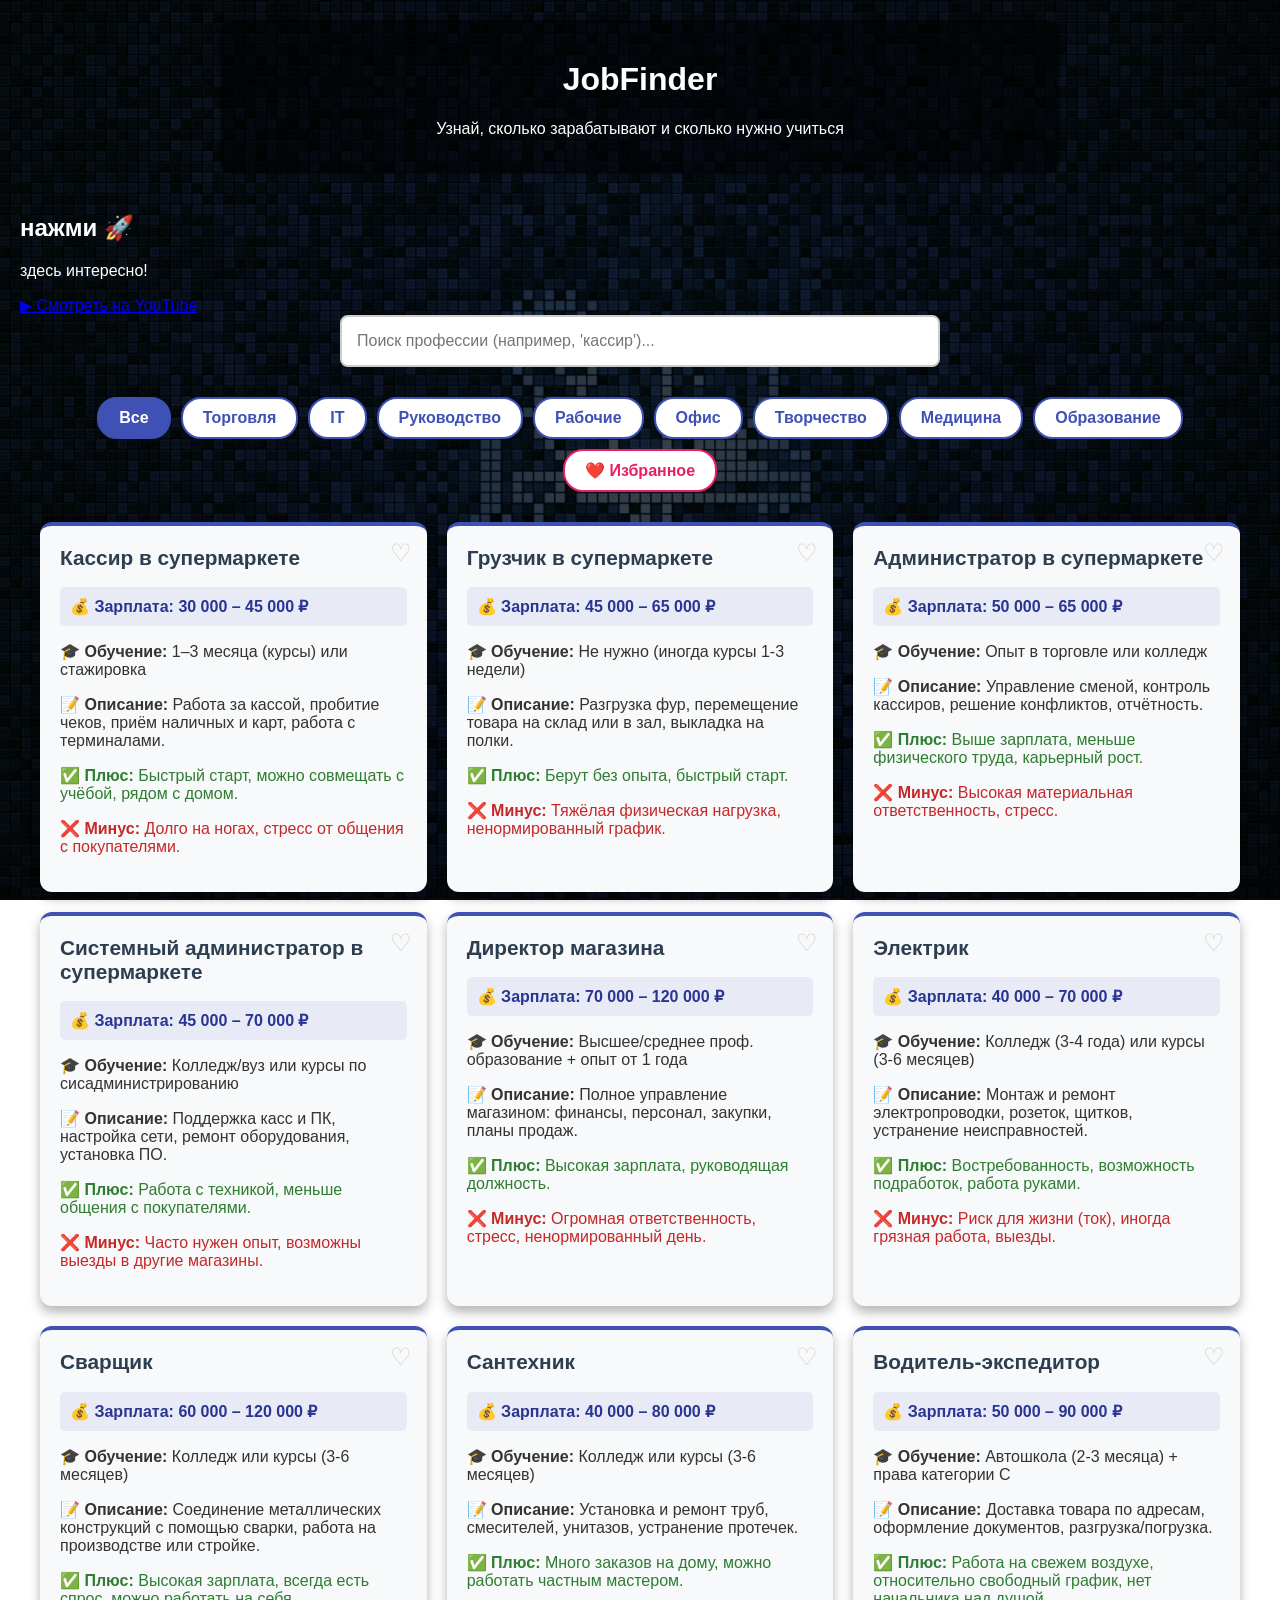
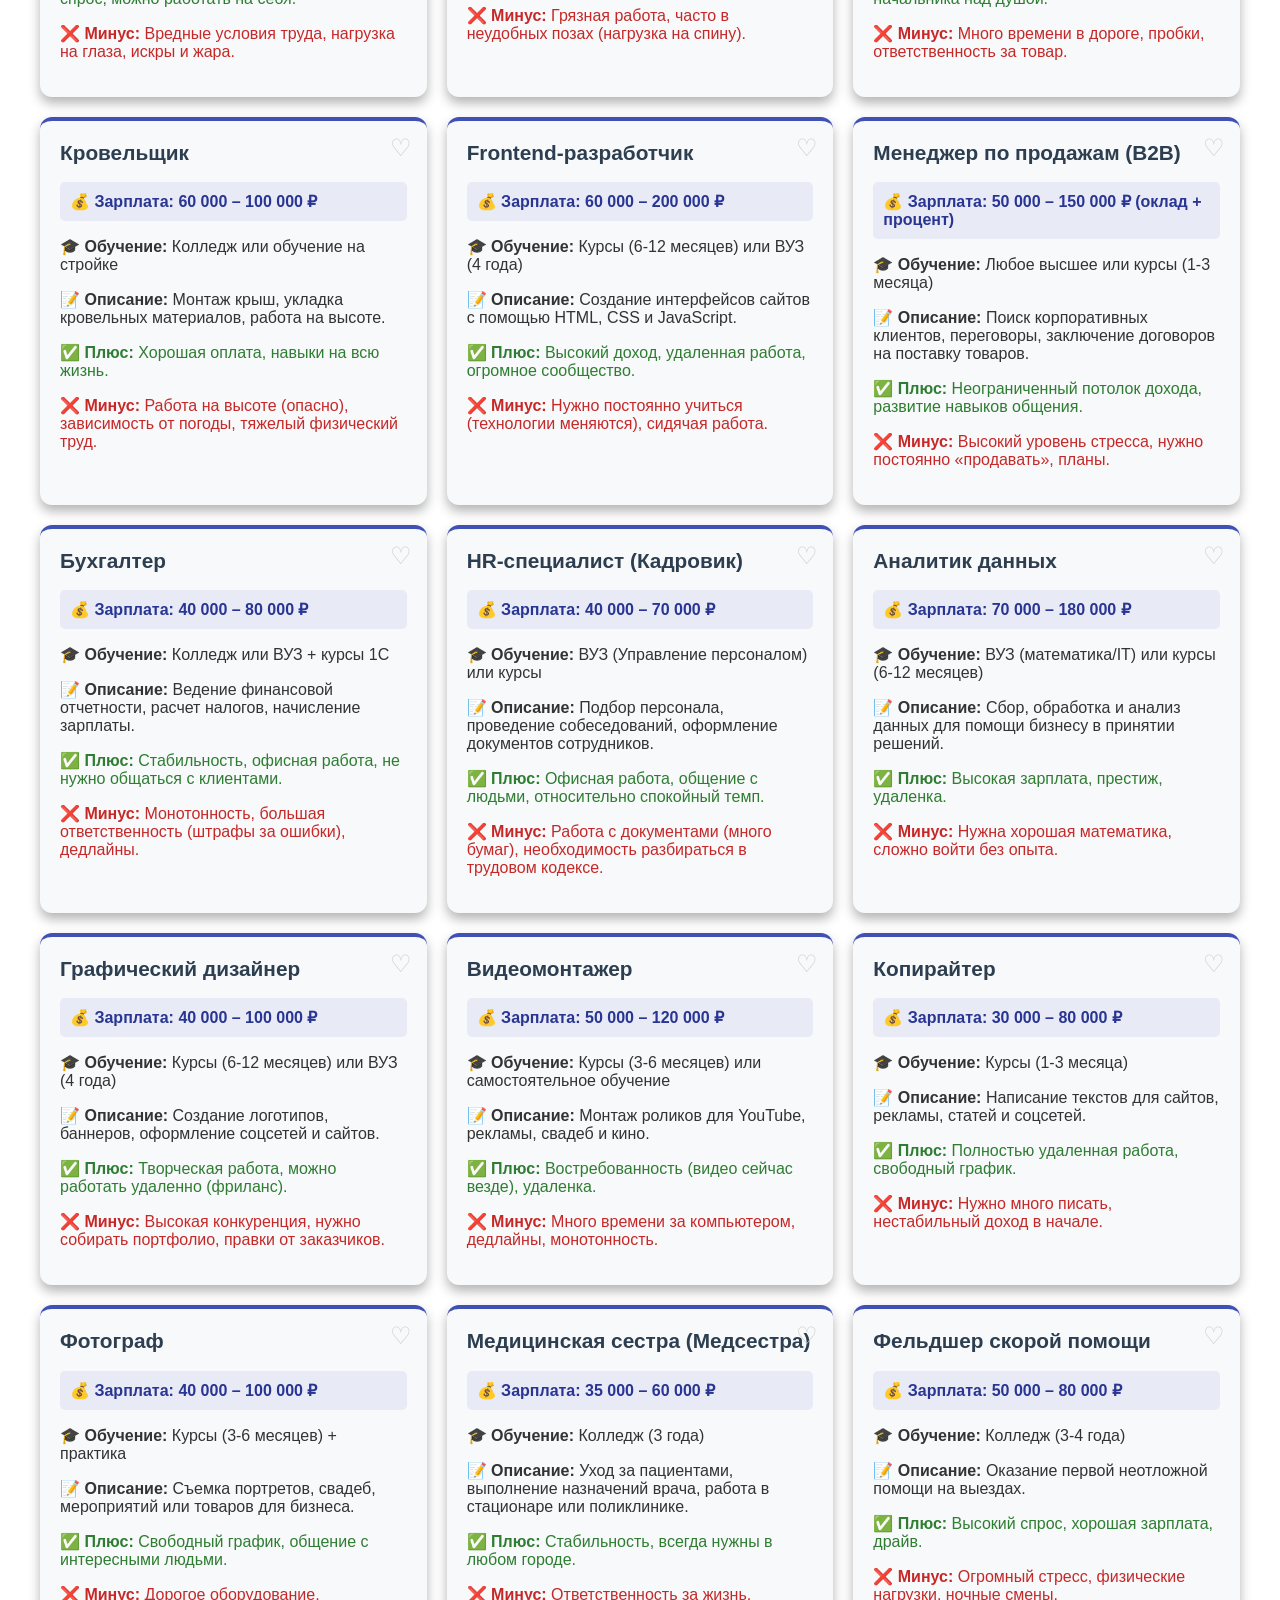
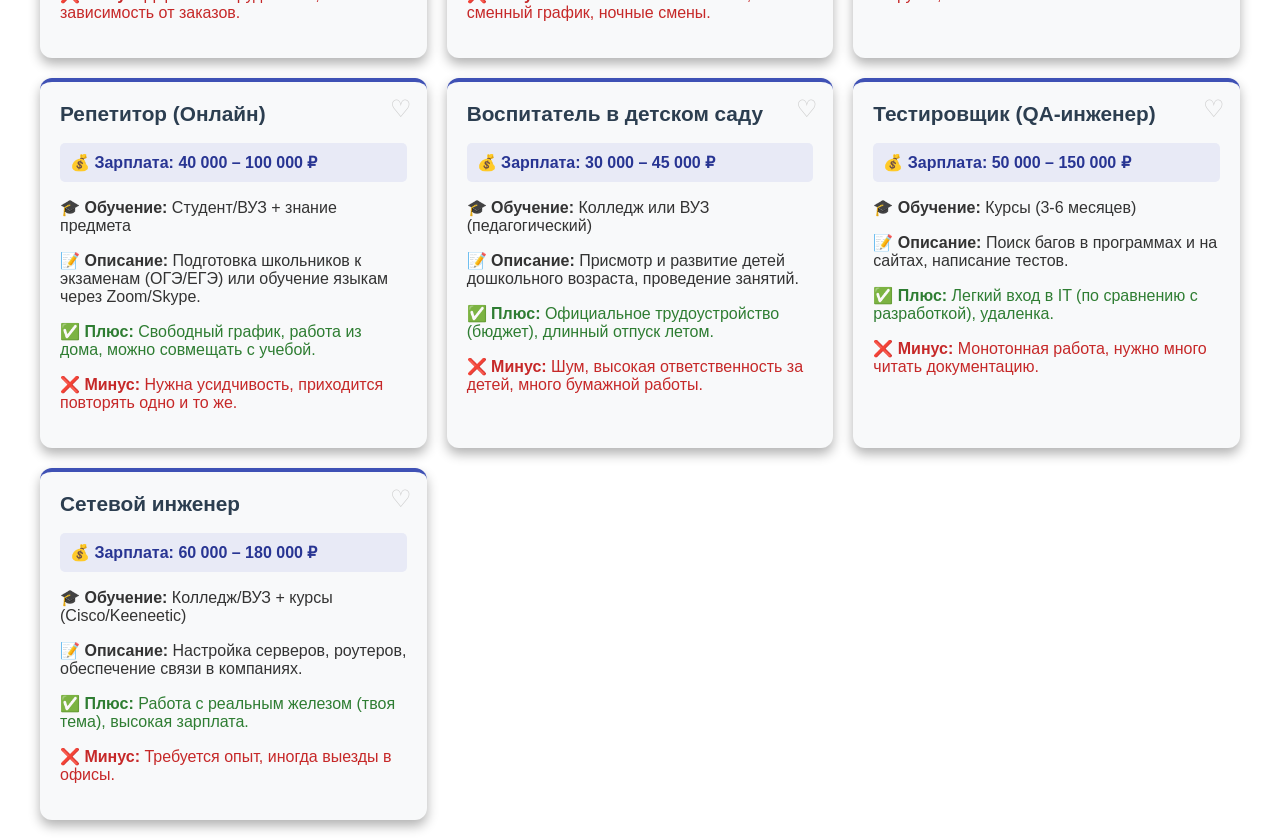
==== commit f9e1c896: "Update index.html" ====
--- a/index.html
+++ b/index.html
@@ -23,6 +23,16 @@
     </header>
 
     <main>
+        <!-- ЯРКИЙ РЕКЛАМНЫЙ БАННЕР -->
+<div class="promo-banner">
+    <div class="promo-text">
+        <h2>нажми 🚀</h2>
+        <p>здесь интересно!</p>
+    </div>
+    <a href="https://www.youtube.com/@%D0%BC%D0%BE%D0%BB%D0%BE%D0%B4%D0%BE%D0%B9-%D0%BC4%D1%85" target="_blank" class="promo-btn">
+        <span>▶</span> Смотреть на YouTube
+    </a>
+</div>
         <!-- 1. Блок с поиском -->
         <div class="search-box">
             <input type="text" id="search-input" placeholder="Поиск профессии (например, 'кассир')...">
